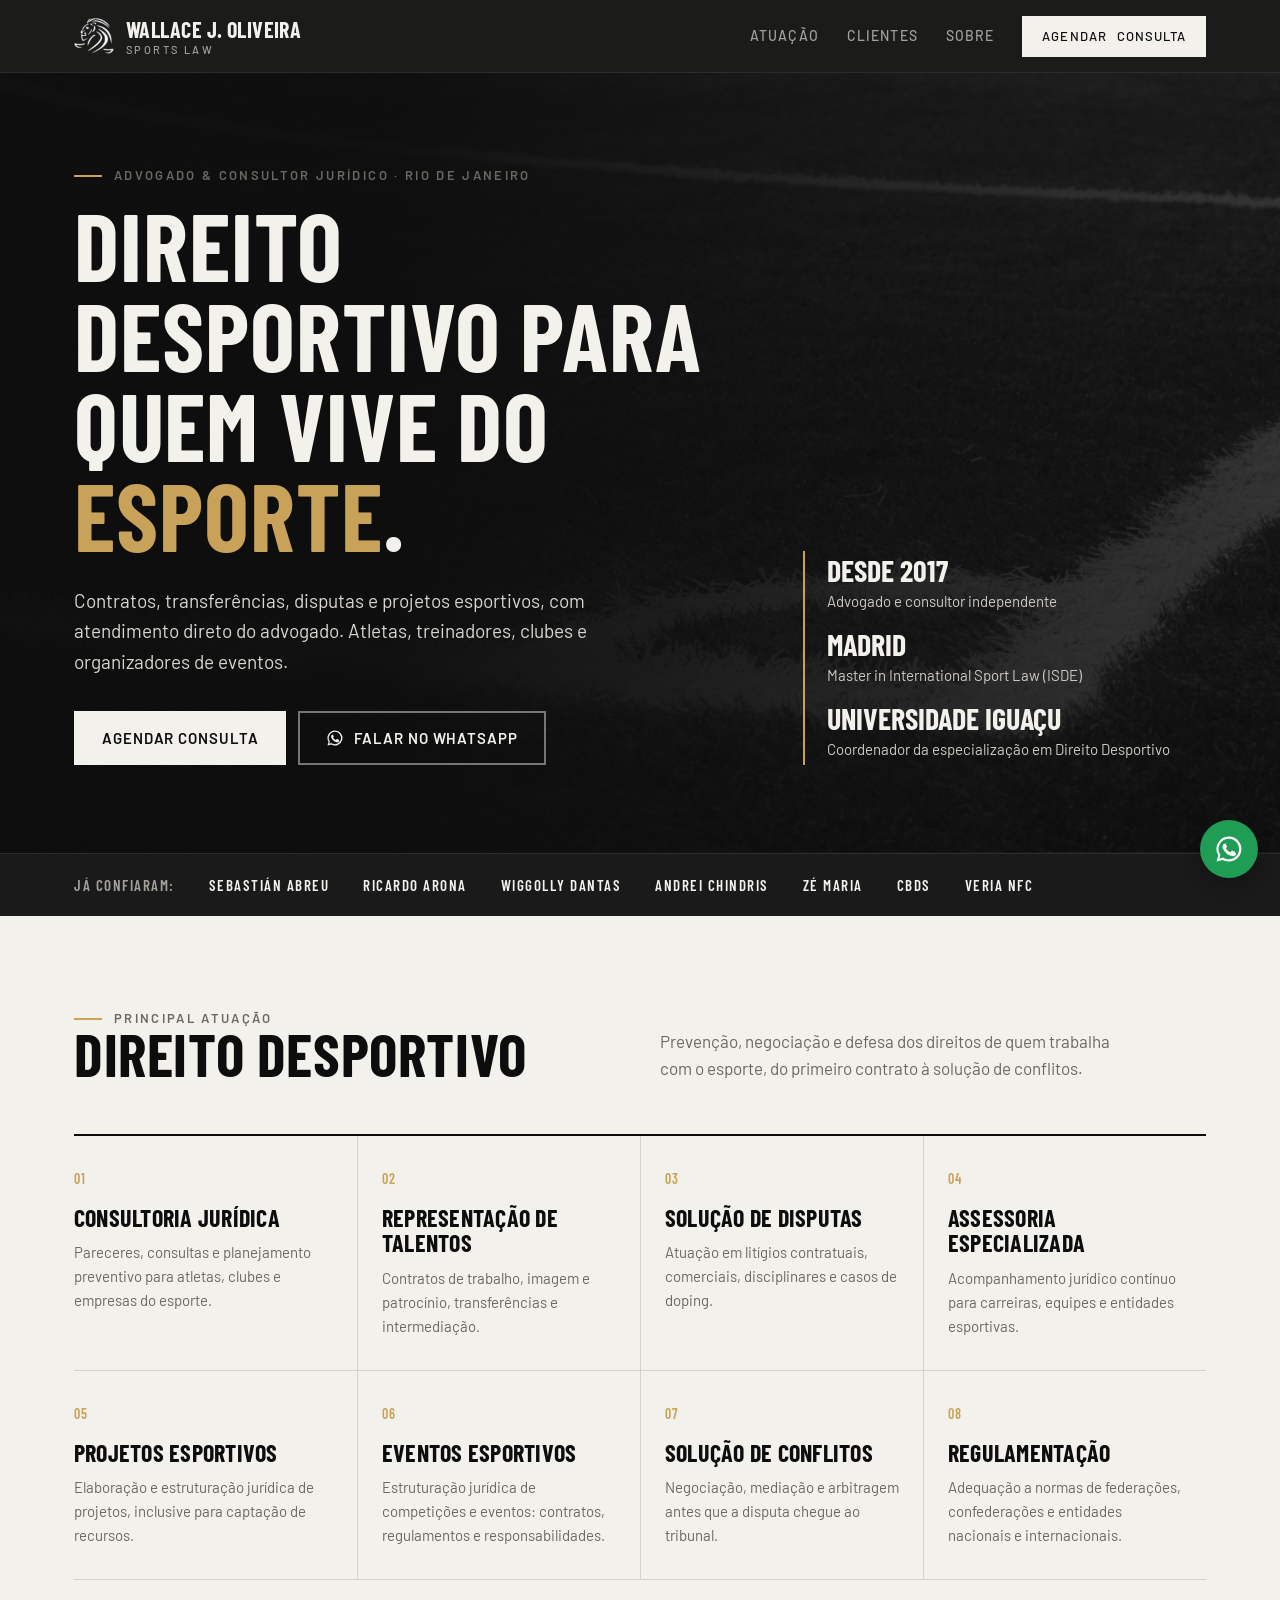
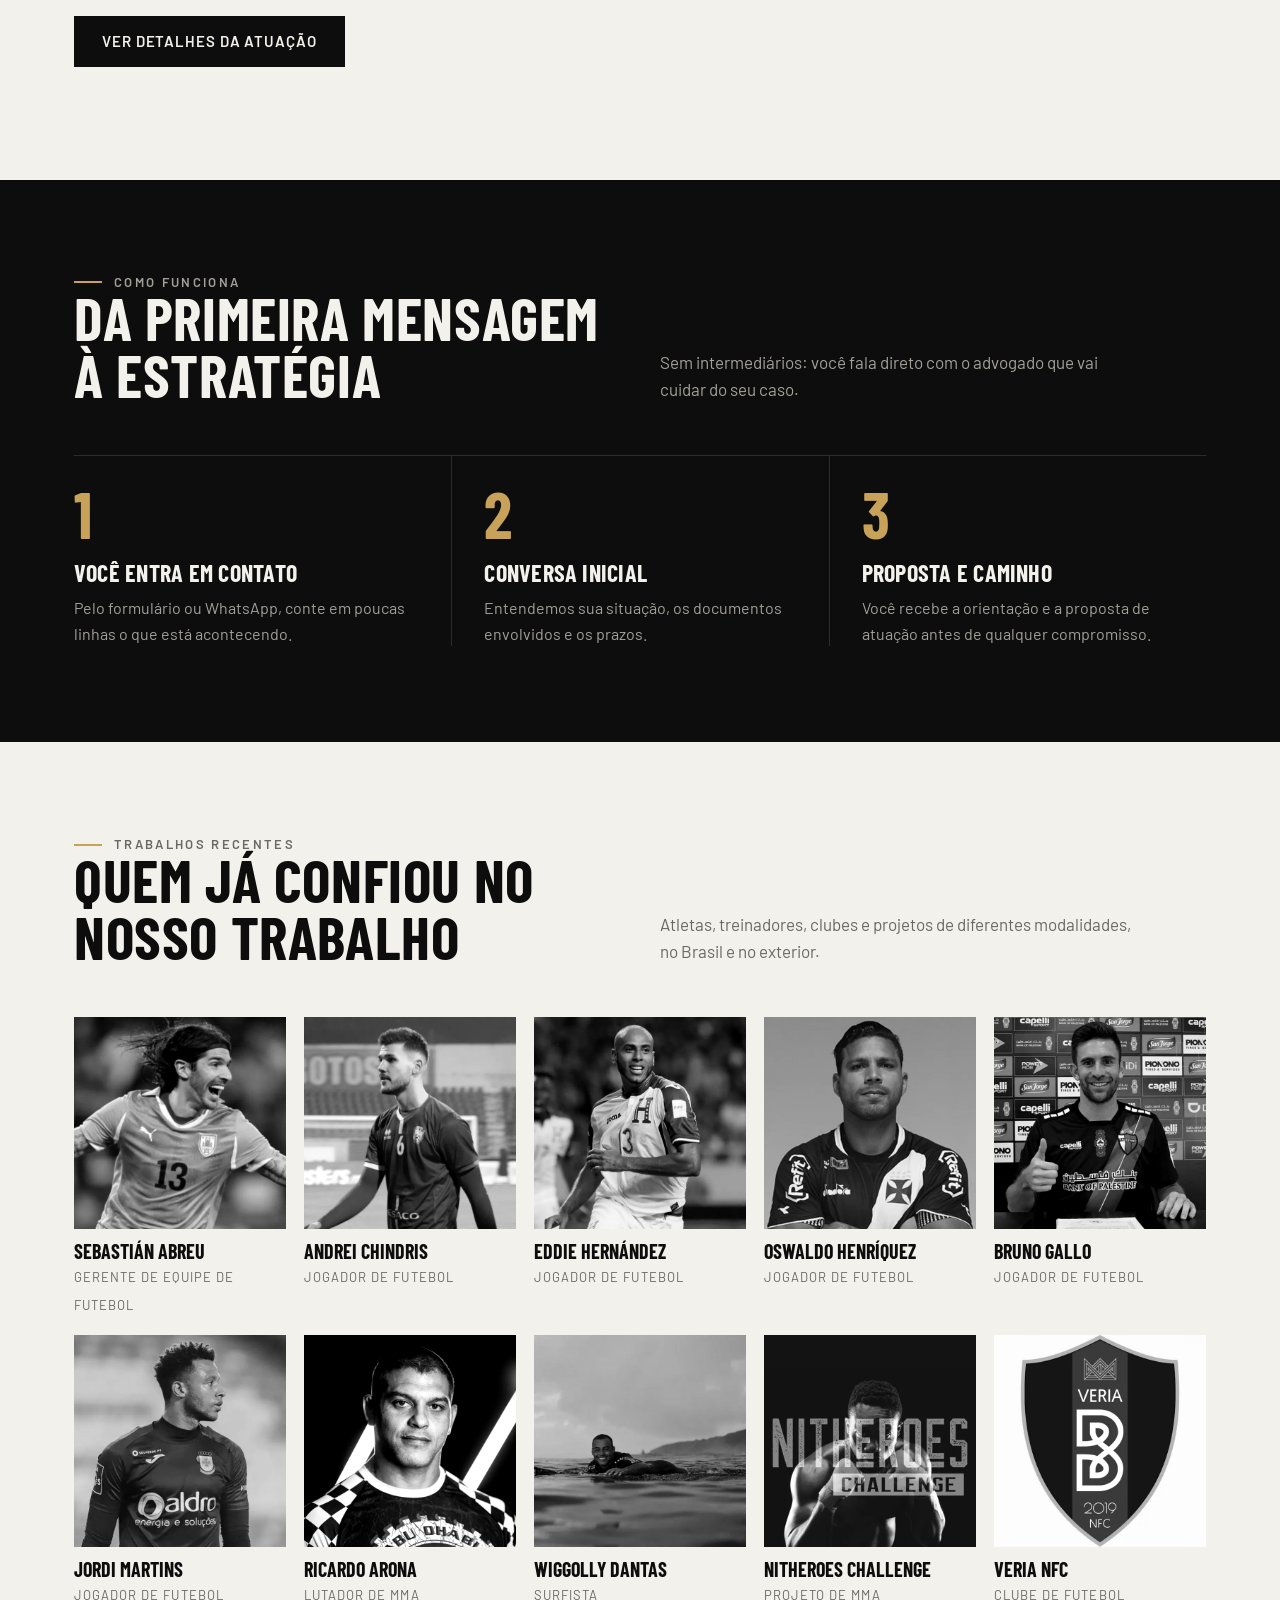
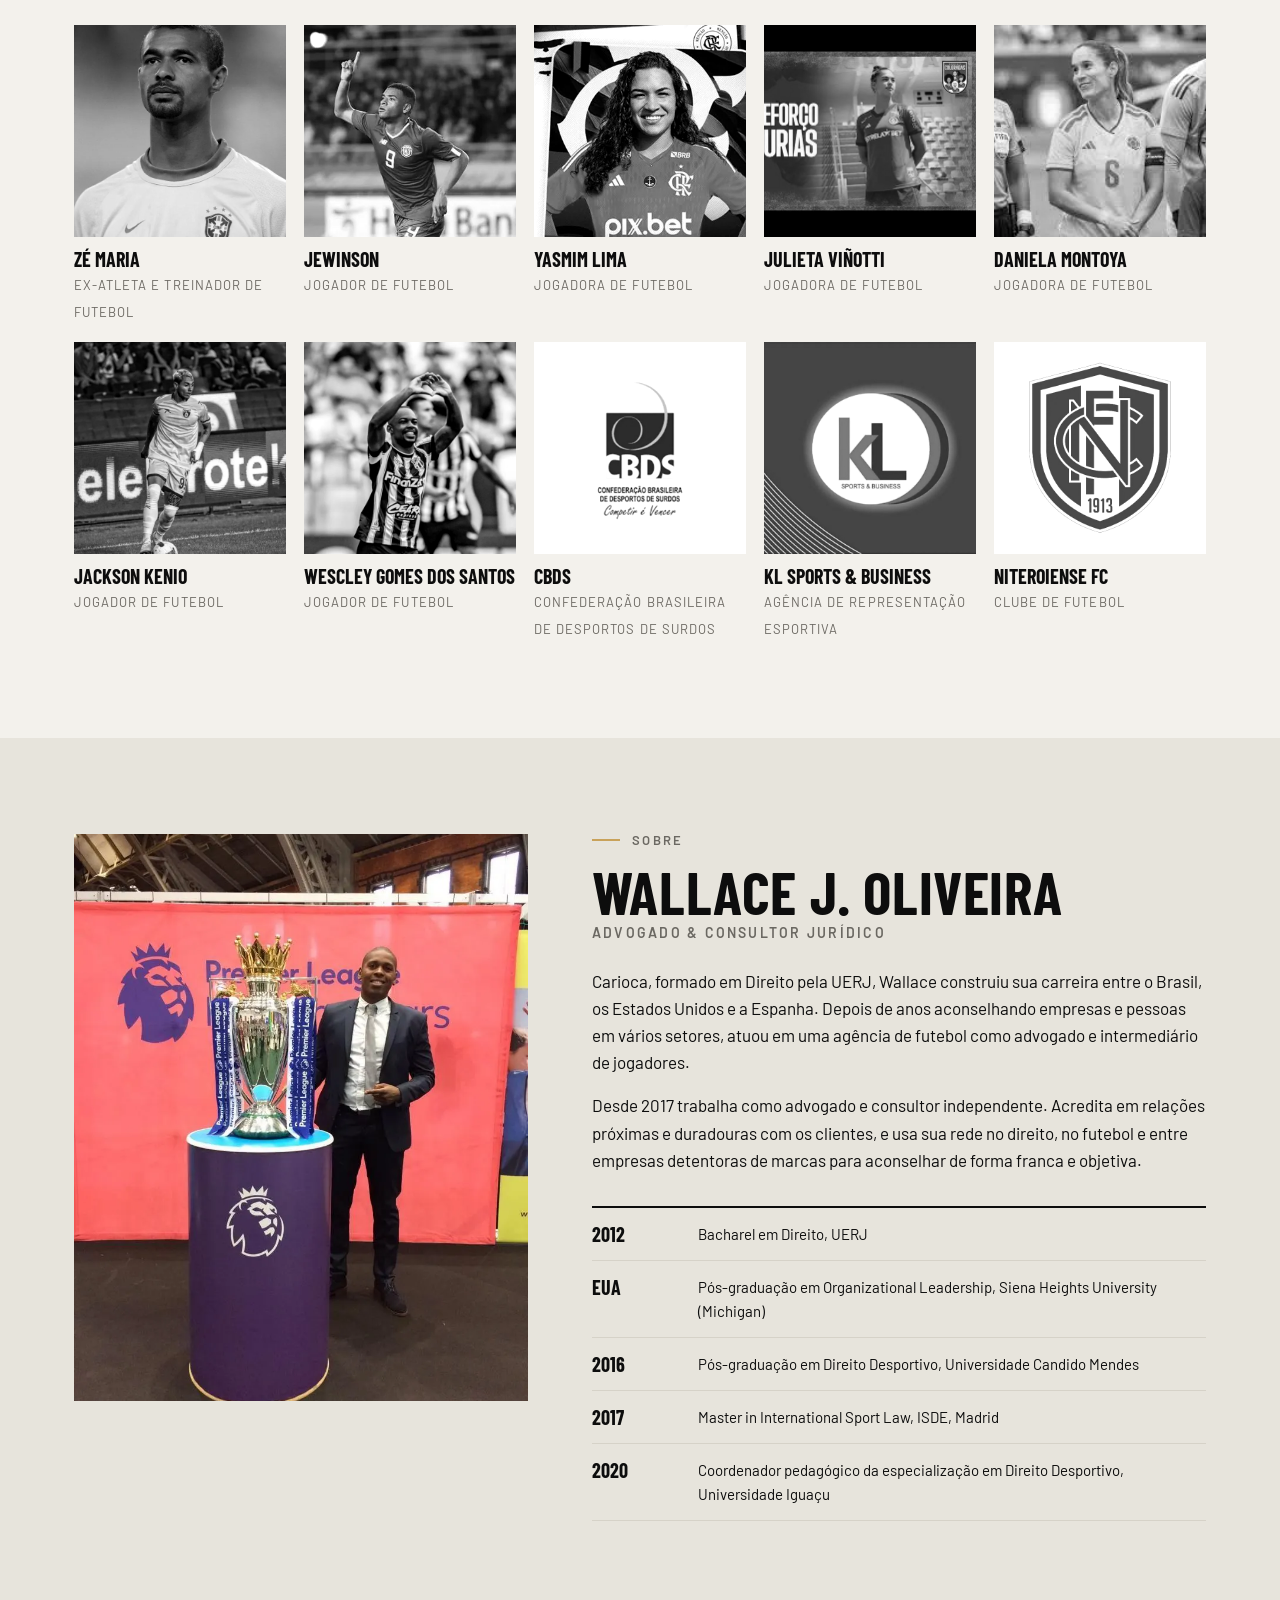
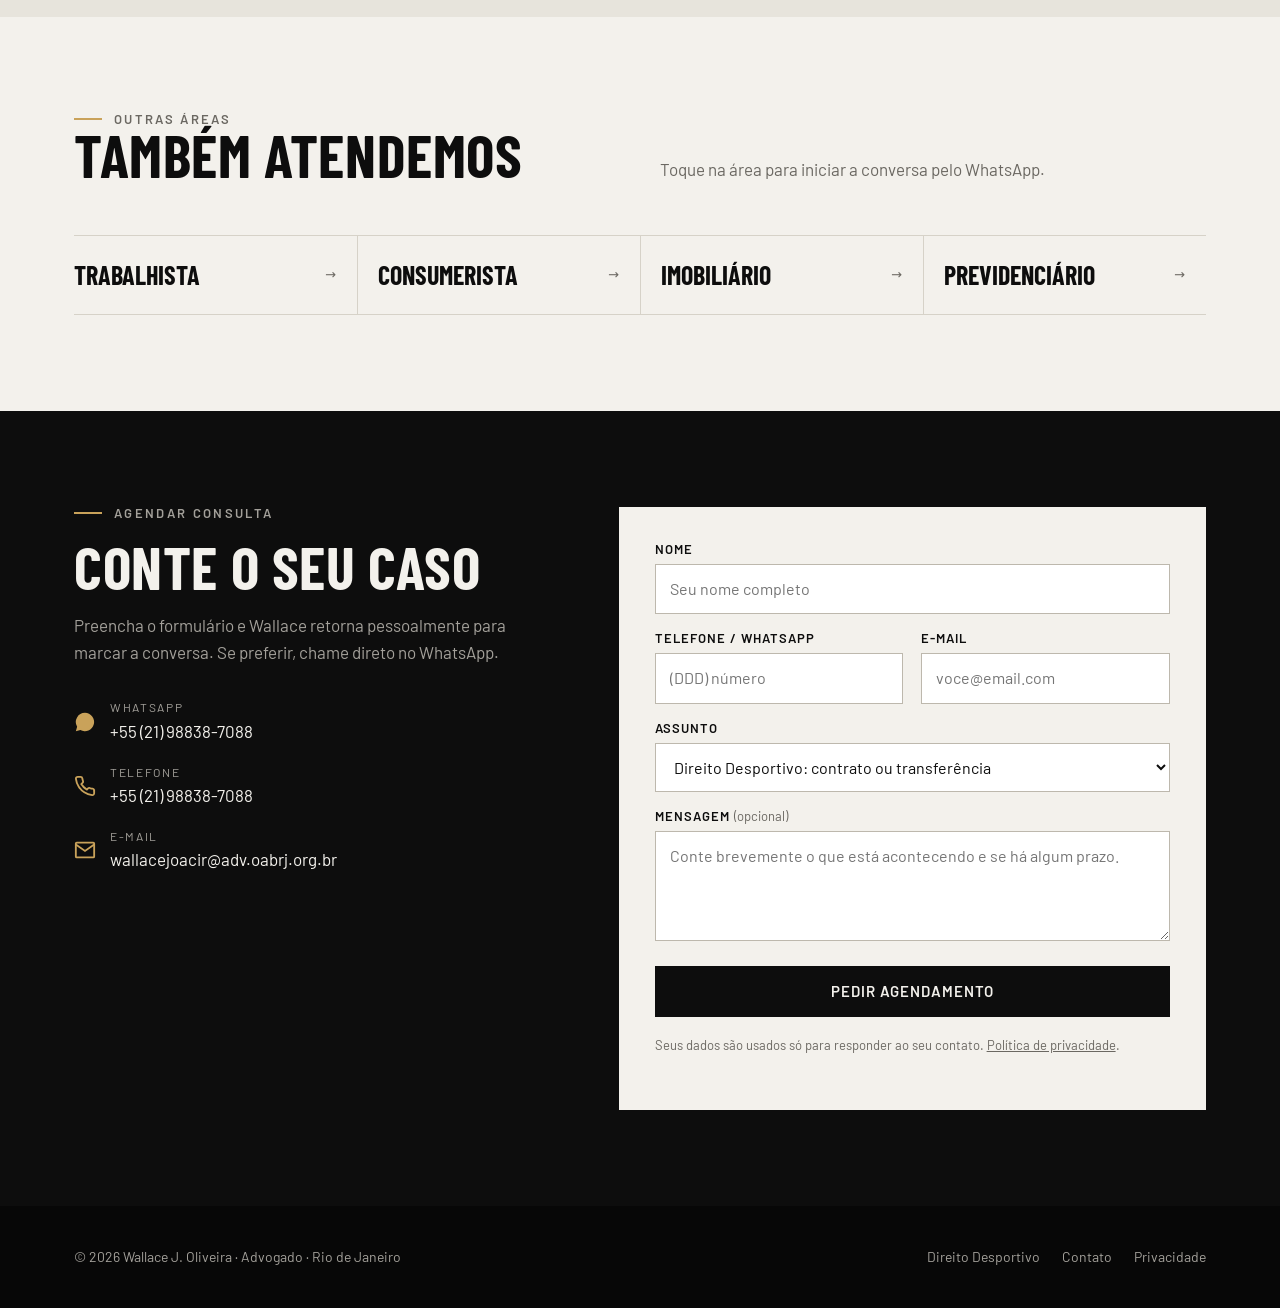
==== public/index.html @ f83a48ce "Configuração para deploy automático no Cloudflare a partir do GitHub Co-Authored-By: Claude Opus 5.5" ====
<!doctype html>
<html lang="pt-BR">
<head>
<meta charset="utf-8">
<meta name="viewport" content="width=device-width, initial-scale=1">
<title>Wallace J. Oliveira | Advogado de Direito Desportivo no Rio de Janeiro</title>
<meta name="description" content="Advogado e consultor em Direito Desportivo. Contratos, representação de atletas, solução de disputas e estruturação jurídica de eventos esportivos. Agende uma consulta.">
<link rel="canonical" href="https://wjoliveira.com.br/">
<meta property="og:title" content="Wallace J. Oliveira | Direito Desportivo">
<meta property="og:description" content="Advogado e consultor em Direito Desportivo para atletas, clubes e projetos esportivos.">
<meta property="og:image" content="https://wjoliveira.com.br/img/wallace.webp">
<meta property="og:type" content="website">
<link rel="icon" href="favicon.png">
<link rel="apple-touch-icon" href="apple-touch-icon.png">
<link rel="preconnect" href="https://fonts.googleapis.com">
<link rel="preconnect" href="https://fonts.gstatic.com" crossorigin>
<link href="https://fonts.googleapis.com/css2?family=Barlow+Condensed:wght@600;700&family=Barlow:wght@400;500;600&display=swap" rel="stylesheet">
<link rel="stylesheet" href="style.css">
<script type="application/ld+json">
{"@context":"https://schema.org","@type":"Attorney","name":"Wallace J. Oliveira","description":"Advogado e consultor jurídico em Direito Desportivo","url":"https://wjoliveira.com.br","telephone":"+55-21-98838-7088","email":"wallacejoacir@adv.oabrj.org.br","address":{"@type":"PostalAddress","addressLocality":"Rio de Janeiro","addressRegion":"RJ","addressCountry":"BR"},"image":"https://wjoliveira.com.br/img/wallace.webp"}
</script>
</head>
<body>

<header class="site-header">
  <div class="wrap">
    <a class="brand" href="./">
      <img src="img/logo-branco.png" alt="" width="40" height="40">
      <div><strong>Wallace J. Oliveira</strong><span>Sports Law</span></div>
    </a>
    <nav class="nav" aria-label="Principal">
      <a href="#atuacao">Atuação</a>
      <a href="#clientes">Clientes</a>
      <a href="#sobre">Sobre</a>
      <a class="btn btn-solid" href="#agendar">Agendar<span class="hide-sm"> consulta</span></a>
    </nav>
  </div>
</header>

<main>
<section class="hero" style="padding:0">
  <div class="hero-bg" aria-hidden="true"></div>
  <div class="wrap">
    <div>
      <p class="eyebrow">Advogado &amp; consultor jurídico · Rio de Janeiro</p>
      <h1>Direito desportivo para quem vive do <em>esporte</em>.</h1>
      <p class="hero-lead">Contratos, transferências, disputas e projetos esportivos, com atendimento direto do advogado. Atletas, treinadores, clubes e organizadores de eventos.</p>
      <div class="hero-ctas">
        <a class="btn btn-solid" href="#agendar">Agendar consulta</a>
        <a class="btn btn-ghost" href="https://wa.me/5521988387088?text=Ol%C3%A1%2C%20gostaria%20de%20falar%20sobre%20Direito%20Desportivo" target="_blank" rel="noopener">
          <svg viewBox="0 0 24 24" fill="currentColor" aria-hidden="true"><path d="M12 2a10 10 0 0 0-8.6 15.1L2 22l5-1.3A10 10 0 1 0 12 2Zm0 18.2c-1.6 0-3.1-.4-4.4-1.2l-.3-.2-3 .8.8-2.9-.2-.3A8.2 8.2 0 1 1 12 20.2Zm4.5-6.1c-.2-.1-1.5-.7-1.7-.8-.2-.1-.4-.1-.6.1l-.8 1c-.1.2-.3.2-.5.1a6.7 6.7 0 0 1-3.3-2.9c-.3-.4.2-.4.7-1.3.1-.2 0-.3 0-.4l-.8-1.8c-.2-.5-.4-.4-.6-.4h-.5a1 1 0 0 0-.7.3 3 3 0 0 0-.9 2.2c0 1.3 1 2.6 1.1 2.8.1.2 1.9 2.9 4.6 4 1.7.7 2.4.8 3.2.7.5-.1 1.5-.6 1.7-1.2.2-.6.2-1.1.2-1.2-.1-.1-.3-.2-.5-.3Z"/></svg>
          Falar no WhatsApp
        </a>
      </div>
    </div>
    <aside class="hero-card">
      <dl>
        <div><dt>Desde 2017</dt><dd>Advogado e consultor independente</dd></div>
        <div><dt>Madrid</dt><dd>Master in International Sport Law (ISDE)</dd></div>
        <div><dt>Universidade Iguaçu</dt><dd>Coordenador da especialização em Direito Desportivo</dd></div>
      </dl>
    </aside>
  </div>
</section>

<div class="strip" aria-label="Alguns clientes">
  <div class="wrap">
    <span>Já confiaram:</span>
    <b>Sebastián Abreu</b><b>Ricardo Arona</b><b>Wiggolly Dantas</b><b>Andrei Chindris</b><b>Zé Maria</b><b>CBDS</b><b>Veria NFC</b>
  </div>
</div>

<section id="atuacao">
  <div class="wrap">
    <div class="section-head">
      <div>
        <p class="eyebrow">Principal atuação</p>
        <h2>Direito Desportivo</h2>
      </div>
      <p>Prevenção, negociação e defesa dos direitos de quem trabalha com o esporte, do primeiro contrato à solução de conflitos.</p>
    </div>
    <div class="services">
      <article class="service"><span class="num">01</span><h3>Consultoria jurídica</h3><p>Pareceres, consultas e planejamento preventivo para atletas, clubes e empresas do esporte.</p></article>
      <article class="service"><span class="num">02</span><h3>Representação de talentos</h3><p>Contratos de trabalho, imagem e patrocínio, transferências e intermediação.</p></article>
      <article class="service"><span class="num">03</span><h3>Solução de disputas</h3><p>Atuação em litígios contratuais, comerciais, disciplinares e casos de doping.</p></article>
      <article class="service"><span class="num">04</span><h3>Assessoria especializada</h3><p>Acompanhamento jurídico contínuo para carreiras, equipes e entidades esportivas.</p></article>
      <article class="service"><span class="num">05</span><h3>Projetos esportivos</h3><p>Elaboração e estruturação jurídica de projetos, inclusive para captação de recursos.</p></article>
      <article class="service"><span class="num">06</span><h3>Eventos esportivos</h3><p>Estruturação jurídica de competições e eventos: contratos, regulamentos e responsabilidades.</p></article>
      <article class="service"><span class="num">07</span><h3>Solução de conflitos</h3><p>Negociação, mediação e arbitragem antes que a disputa chegue ao tribunal.</p></article>
      <article class="service"><span class="num">08</span><h3>Regulamentação</h3><p>Adequação a normas de federações, confederações e entidades nacionais e internacionais.</p></article>
    </div>
    <p style="margin-top:36px"><a class="btn btn-dark" href="direito-desportivo/">Ver detalhes da atuação</a></p>
  </div>
</section>

<section class="dark">
  <div class="wrap">
    <div class="section-head">
      <div>
        <p class="eyebrow">Como funciona</p>
        <h2>Da primeira mensagem à estratégia</h2>
      </div>
      <p>Sem intermediários: você fala direto com o advogado que vai cuidar do seu caso.</p>
    </div>
    <div class="steps">
      <div class="step"><b>1</b><h3>Você entra em contato</h3><p>Pelo formulário ou WhatsApp, conte em poucas linhas o que está acontecendo.</p></div>
      <div class="step"><b>2</b><h3>Conversa inicial</h3><p>Entendemos sua situação, os documentos envolvidos e os prazos.</p></div>
      <div class="step"><b>3</b><h3>Proposta e caminho</h3><p>Você recebe a orientação e a proposta de atuação antes de qualquer compromisso.</p></div>
    </div>
  </div>
</section>

<section id="clientes">
  <div class="wrap">
    <div class="section-head">
      <div>
        <p class="eyebrow">Trabalhos recentes</p>
        <h2>Quem já confiou no nosso trabalho</h2>
      </div>
      <p>Atletas, treinadores, clubes e projetos de diferentes modalidades, no Brasil e no exterior.</p>
    </div>
    <div class="clients">
      <div class="client"><figure><img src="img/c-abreu.webp" alt="Sebastián Abreu" loading="lazy" width="600" height="600"><figcaption><strong>Sebastián Abreu</strong><span>Gerente de equipe de futebol</span></figcaption></figure></div>
      <div class="client"><figure><img src="img/c-chindris.webp" alt="Andrei Chindris" loading="lazy" width="600" height="600"><figcaption><strong>Andrei Chindris</strong><span>Jogador de futebol</span></figcaption></figure></div>
      <div class="client"><figure><img src="img/c-hernandez.webp" alt="Eddie Hernández" loading="lazy" width="600" height="600"><figcaption><strong>Eddie Hernández</strong><span>Jogador de futebol</span></figcaption></figure></div>
      <div class="client"><figure><img src="img/c-henriquez.webp" alt="Oswaldo Henríquez" loading="lazy" width="600" height="600"><figcaption><strong>Oswaldo Henríquez</strong><span>Jogador de futebol</span></figcaption></figure></div>
      <div class="client"><figure><img src="img/c-gallo.webp" alt="Bruno Gallo" loading="lazy" width="600" height="600"><figcaption><strong>Bruno Gallo</strong><span>Jogador de futebol</span></figcaption></figure></div>
      <div class="client"><figure><img src="img/c-martins.webp" alt="Jordi Martins" loading="lazy" width="600" height="600"><figcaption><strong>Jordi Martins</strong><span>Jogador de futebol</span></figcaption></figure></div>
      <div class="client"><figure><img src="img/c-arona.webp" alt="Ricardo Arona" loading="lazy" width="600" height="600"><figcaption><strong>Ricardo Arona</strong><span>Lutador de MMA</span></figcaption></figure></div>
      <div class="client"><figure><img src="img/c-dantas.webp" alt="Wiggolly Dantas" loading="lazy" width="600" height="600"><figcaption><strong>Wiggolly Dantas</strong><span>Surfista</span></figcaption></figure></div>
      <div class="client"><figure><img src="img/c-nitheroes.webp" alt="Nitheroes Challenge" loading="lazy" width="600" height="600"><figcaption><strong>Nitheroes Challenge</strong><span>Projeto de MMA</span></figcaption></figure></div>
      <div class="client"><figure><img src="img/c-veria.webp" alt="Escudo do Veria NFC" loading="lazy" width="600" height="600"><figcaption><strong>Veria NFC</strong><span>Clube de futebol</span></figcaption></figure></div>
      <div class="client"><figure><img src="img/c-zemaria.webp" alt="Zé Maria" loading="lazy" width="600" height="600"><figcaption><strong>Zé Maria</strong><span>Ex-atleta e treinador de futebol</span></figcaption></figure></div>
      <div class="client"><figure><img src="img/c-jewinson.webp" alt="Jewinson" loading="lazy" width="600" height="600"><figcaption><strong>Jewinson</strong><span>Jogador de futebol</span></figcaption></figure></div>
      <div class="client"><figure><img src="img/c-yasmim.webp" alt="Yasmim Lima" loading="lazy" width="600" height="600"><figcaption><strong>Yasmim Lima</strong><span>Jogadora de futebol</span></figcaption></figure></div>
      <div class="client"><figure><img src="img/c-vinotti.webp" alt="Julieta Viñotti" loading="lazy" width="600" height="600"><figcaption><strong>Julieta Viñotti</strong><span>Jogadora de futebol</span></figcaption></figure></div>
      <div class="client"><figure><img src="img/c-montoya.webp" alt="Daniela Montoya" loading="lazy" width="600" height="600"><figcaption><strong>Daniela Montoya</strong><span>Jogadora de futebol</span></figcaption></figure></div>
      <div class="client"><figure><img src="img/c-jackson.webp" alt="Jackson Kenio" loading="lazy" width="600" height="600"><figcaption><strong>Jackson Kenio</strong><span>Jogador de futebol</span></figcaption></figure></div>
      <div class="client"><figure><img src="img/c-wescley.webp" alt="Wescley Gomes dos Santos" loading="lazy" width="600" height="600"><figcaption><strong>Wescley Gomes dos Santos</strong><span>Jogador de futebol</span></figcaption></figure></div>
      <div class="client"><figure><img src="img/c-cbds.webp" alt="CBDS" loading="lazy" width="600" height="600"><figcaption><strong>CBDS</strong><span>Confederação Brasileira de Desportos de Surdos</span></figcaption></figure></div>
      <div class="client"><figure><img src="img/c-kl.webp" alt="KL Sports &amp; Business" loading="lazy" width="600" height="600"><figcaption><strong>KL Sports &amp; Business</strong><span>Agência de representação esportiva</span></figcaption></figure></div>
      <div class="client"><figure><img src="img/c-clube1913.webp" alt="Escudo do Niteroiense FC" loading="lazy" width="600" height="600"><figcaption><strong>Niteroiense FC</strong><span>Clube de futebol</span></figcaption></figure></div>
    </div>
  </div>
</section>

<section class="about" id="sobre">
  <div class="wrap">
    <figure class="about-photo" style="margin:0">
      <img src="img/wallace.webp" alt="Wallace J. Oliveira ao lado do troféu da Premier League" loading="lazy" width="675" height="900">
    </figure>
    <div>
      <p class="eyebrow">Sobre</p>
      <h2>Wallace J. Oliveira</h2>
      <p class="role">Advogado &amp; consultor jurídico</p>
      <p>Carioca, formado em Direito pela UERJ, Wallace construiu sua carreira entre o Brasil, os Estados Unidos e a Espanha. Depois de anos aconselhando empresas e pessoas em vários setores, atuou em uma agência de futebol como advogado e intermediário de jogadores.</p>
      <p>Desde 2017 trabalha como advogado e consultor independente. Acredita em relações próximas e duradouras com os clientes, e usa sua rede no direito, no futebol e entre empresas detentoras de marcas para aconselhar de forma franca e objetiva.</p>
      <ul class="timeline">
        <li><b>2012</b><span>Bacharel em Direito, UERJ</span></li>
        <li><b>EUA</b><span>Pós-graduação em Organizational Leadership, Siena Heights University (Michigan)</span></li>
        <li><b>2016</b><span>Pós-graduação em Direito Desportivo, Universidade Candido Mendes</span></li>
        <li><b>2017</b><span>Master in International Sport Law, ISDE, Madrid</span></li>
        <li><b>2020</b><span>Coordenador pedagógico da especialização em Direito Desportivo, Universidade Iguaçu</span></li>
      </ul>
    </div>
  </div>
</section>

<section>
  <div class="wrap">
    <div class="section-head">
      <div>
        <p class="eyebrow">Outras áreas</p>
        <h2>Também atendemos</h2>
      </div>
      <p>Toque na área para iniciar a conversa pelo WhatsApp.</p>
    </div>
    <div class="areas">
      <a class="area" href="https://wa.me/5521988387088?text=Ol%C3%A1%2C%20preciso%20de%20atendimento%20Trabalhista" target="_blank" rel="noopener">Trabalhista <span>→</span></a>
      <a class="area" href="https://wa.me/5521988387088?text=Ol%C3%A1%2C%20preciso%20de%20atendimento%20Consumerista" target="_blank" rel="noopener">Consumerista <span>→</span></a>
      <a class="area" href="https://wa.me/5521988387088?text=Ol%C3%A1%2C%20preciso%20de%20atendimento%20Imobili%C3%A1rio" target="_blank" rel="noopener">Imobiliário <span>→</span></a>
      <a class="area" href="https://wa.me/5521988387088?text=Ol%C3%A1%2C%20preciso%20de%20atendimento%20Previdenci%C3%A1rio" target="_blank" rel="noopener">Previdenciário <span>→</span></a>
    </div>
  </div>
</section>

<section class="dark booking" id="agendar">
  <div class="wrap">
    <div class="booking-side">
      <p class="eyebrow">Agendar consulta</p>
      <h2>Conte o seu caso</h2>
      <p>Preencha o formulário e Wallace retorna pessoalmente para marcar a conversa. Se preferir, chame direto no WhatsApp.</p>
      <ul class="contact-list">
        <li><a href="https://wa.me/5521988387088" target="_blank" rel="noopener"><svg viewBox="0 0 24 24" fill="currentColor" aria-hidden="true"><path d="M12 2a10 10 0 0 0-8.6 15.1L2 22l5-1.3A10 10 0 1 0 12 2Zm4.5 12.1c-.2-.1-1.5-.7-1.7-.8-.2-.1-.4-.1-.6.1l-.8 1c-.1.2-.3.2-.5.1a6.7 6.7 0 0 1-3.3-2.9c-.3-.4.2-.4.7-1.3.1-.2 0-.3 0-.4l-.8-1.8c-.2-.5-.4-.4-.6-.4h-.5a1 1 0 0 0-.7.3 3 3 0 0 0-.9 2.2c0 1.3 1 2.6 1.1 2.8.1.2 1.9 2.9 4.6 4 1.7.7 2.4.8 3.2.7.5-.1 1.5-.6 1.7-1.2.2-.6.2-1.1.2-1.2-.1-.1-.3-.2-.5-.3Z"/></svg><span><small>WhatsApp</small>+55 (21) 98838-7088</span></a></li>
        <li><a href="tel:+5521988387088"><svg viewBox="0 0 24 24" fill="none" stroke="currentColor" stroke-width="2" aria-hidden="true"><path d="M22 16.9v3a2 2 0 0 1-2.2 2 19.8 19.8 0 0 1-8.6-3.1 19.5 19.5 0 0 1-6-6A19.8 19.8 0 0 1 2.1 4.2 2 2 0 0 1 4.1 2h3a2 2 0 0 1 2 1.7c.1 1 .4 1.9.7 2.8a2 2 0 0 1-.5 2.1L8 9.9a16 16 0 0 0 6 6l1.3-1.3a2 2 0 0 1 2.1-.4c.9.3 1.8.6 2.8.7a2 2 0 0 1 1.7 2Z"/></svg><span><small>Telefone</small>+55 (21) 98838-7088</span></a></li>
        <li><a href="mailto:wallacejoacir@adv.oabrj.org.br"><svg viewBox="0 0 24 24" fill="none" stroke="currentColor" stroke-width="2" aria-hidden="true"><rect x="2" y="4" width="20" height="16" rx="1"/><path d="m22 6-10 7L2 6"/></svg><span><small>E-mail</small>wallacejoacir@adv.oabrj.org.br</span></a></li>
      </ul>
    </div>

    <form class="book" novalidate>
      <div class="full"><label for="nome">Nome</label><input id="nome" name="nome" autocomplete="name" required placeholder="Seu nome completo"></div>
      <div><label for="telefone">Telefone / WhatsApp</label><input id="telefone" name="telefone" type="tel" autocomplete="tel" required placeholder="(DDD) número"></div>
      <div><label for="email">E-mail</label><input id="email" name="email" type="email" autocomplete="email" required placeholder="voce@email.com"></div>
      <div class="full"><label for="assunto">Assunto</label>
        <select id="assunto" name="assunto" required>
          <option>Direito Desportivo: contrato ou transferência</option>
          <option>Direito Desportivo: disputa, punição ou doping</option>
          <option>Direito Desportivo: projeto ou evento esportivo</option>
          <option>Direito Desportivo: outro assunto</option>
          <option>Trabalhista</option>
          <option>Consumerista</option>
          <option>Imobiliário</option>
          <option>Previdenciário</option>
        </select>
      </div>
      <div class="full"><label for="mensagem">Mensagem <span style="text-transform:none;letter-spacing:0;font-weight:400;color:var(--muted)">(opcional)</span></label><textarea id="mensagem" name="mensagem" placeholder="Conte brevemente o que está acontecendo e se há algum prazo."></textarea></div>
      <input class="hp" type="checkbox" name="botcheck" tabindex="-1" autocomplete="off" aria-hidden="true">
      <div class="full"><button class="btn btn-dark" type="submit">Pedir agendamento</button></div>
      <p class="consent full">Seus dados são usados só para responder ao seu contato. <a href="privacidade/">Política de privacidade</a>.</p>
      <p class="form-status full" role="status" aria-live="polite"></p>
    </form>
  </div>
</section>
</main>

<footer class="site-footer">
  <div class="wrap">
    <span>© <span data-year>2026</span> Wallace J. Oliveira · Advogado · Rio de Janeiro</span>
    <nav aria-label="Rodapé">
      <a href="direito-desportivo/">Direito Desportivo</a>
      <a href="#agendar">Contato</a>
      <a href="privacidade/">Privacidade</a>
    </nav>
  </div>
</footer>

<a class="wa-float" href="https://wa.me/5521988387088" target="_blank" rel="noopener" aria-label="Falar no WhatsApp">
  <svg viewBox="0 0 24 24" fill="currentColor" aria-hidden="true"><path d="M12 2a10 10 0 0 0-8.6 15.1L2 22l5-1.3A10 10 0 1 0 12 2Zm0 18.2c-1.6 0-3.1-.4-4.4-1.2l-.3-.2-3 .8.8-2.9-.2-.3A8.2 8.2 0 1 1 12 20.2Zm4.5-6.1c-.2-.1-1.5-.7-1.7-.8-.2-.1-.4-.1-.6.1l-.8 1c-.1.2-.3.2-.5.1a6.7 6.7 0 0 1-3.3-2.9c-.3-.4.2-.4.7-1.3.1-.2 0-.3 0-.4l-.8-1.8c-.2-.5-.4-.4-.6-.4h-.5a1 1 0 0 0-.7.3 3 3 0 0 0-.9 2.2c0 1.3 1 2.6 1.1 2.8.1.2 1.9 2.9 4.6 4 1.7.7 2.4.8 3.2.7.5-.1 1.5-.6 1.7-1.2.2-.6.2-1.1.2-1.2-.1-.1-.3-.2-.5-.3Z"/></svg>
</a>
<nav class="mobile-bar" aria-label="Ações rápidas">
  <a href="#agendar">Agendar</a>
  <a class="wa" href="https://wa.me/5521988387088" target="_blank" rel="noopener">WhatsApp</a>
</nav>

<script src="main.js"></script>
</body>
</html>
---- public/style.css ----
:root{
  --ink:#0d0d0d;
  --ink-2:#1a1a1a;
  --paper:#f3f1ec;
  --paper-2:#e7e4dc;
  --muted:#6b6862;
  --muted-on-dark:#a3a09a;
  --line:#d6d2c8;
  --line-dark:#2c2c2c;
  --accent:#c9a25a;
  --wa:#1f9d55;
  --display:"Barlow Condensed","Arial Narrow",sans-serif;
  --body:"Barlow",system-ui,sans-serif;
  --wrap:1180px;
}
*{box-sizing:border-box}
html{scroll-behavior:smooth;-webkit-text-size-adjust:100%}
body{margin:0;background:var(--paper);color:var(--ink);font:400 17px/1.6 var(--body)}
img{max-width:100%;display:block}
a{color:inherit}
.wrap{max-width:var(--wrap);margin:0 auto;padding:0 24px}
@media (max-width:600px){.wrap{padding:0 16px}}

h1,h2,h3{font-family:var(--display);font-weight:700;text-transform:uppercase;letter-spacing:.01em;line-height:.95;margin:0}
h1{font-size:clamp(46px,7.4vw,96px)}
h2{font-size:clamp(36px,5vw,60px)}
h3{font-size:24px;line-height:1.05}
.eyebrow{font:600 13px/1 var(--body);letter-spacing:.18em;text-transform:uppercase;color:var(--muted);margin:0 0 18px;display:flex;align-items:center;gap:12px}
.eyebrow::before{content:"";width:28px;height:2px;background:var(--accent)}
.dark .eyebrow{color:var(--muted-on-dark)}

/* buttons */
.btn{display:inline-flex;align-items:center;justify-content:center;gap:10px;padding:16px 26px;font:600 15px/1 var(--body);letter-spacing:.06em;text-transform:uppercase;text-decoration:none;border:2px solid currentColor;cursor:pointer;transition:background .15s,color .15s,border-color .15s;background:none}
.btn-solid{background:var(--paper);color:var(--ink);border-color:var(--paper)}
.btn-solid:hover{background:var(--accent);border-color:var(--accent)}
.btn-dark{background:var(--ink);color:var(--paper);border-color:var(--ink)}
.btn-dark:hover{background:var(--accent);border-color:var(--accent);color:var(--ink)}
.btn-ghost{color:var(--paper);border-color:rgba(243,241,236,.45)}
.btn-ghost:hover{border-color:var(--paper)}
.btn-wa{background:var(--wa);border-color:var(--wa);color:#fff}
.btn-wa:hover{background:#178246;border-color:#178246}
.btn svg{width:18px;height:18px;flex:none}

/* header */
.site-header{position:sticky;top:0;z-index:50;background:rgba(13,13,13,.94);backdrop-filter:blur(8px);color:var(--paper);border-bottom:1px solid var(--line-dark)}
.site-header .wrap{display:flex;align-items:center;justify-content:space-between;height:72px;gap:20px}
.brand{display:flex;align-items:center;gap:12px;text-decoration:none}
.brand img{width:40px;height:auto}
.brand strong{display:block;font:700 22px/1 var(--display);text-transform:uppercase;letter-spacing:.02em}
.brand span{display:block;font:500 11px/1 var(--body);letter-spacing:.22em;text-transform:uppercase;color:var(--muted-on-dark);margin-top:4px}
.nav{display:flex;align-items:center;gap:28px}
.nav a{font:500 14px/1 var(--body);letter-spacing:.08em;text-transform:uppercase;text-decoration:none;color:var(--muted-on-dark)}
.nav a:hover{color:var(--paper)}
.nav .btn{padding:12px 18px;font-size:13px;color:var(--ink)}
@media (max-width:900px){.nav a:not(.btn){display:none}}
@media (max-width:420px){.brand span{display:none}.nav .btn{padding:11px 14px;font-size:12px}}

/* hero */
.hero{position:relative;background:var(--ink);color:var(--paper);overflow:hidden}
.hero-bg{position:absolute;inset:0;background:url(img/hero-campo.webp) center/cover no-repeat;opacity:.32;filter:grayscale(1)}
.hero::after{content:"";position:absolute;inset:0;background:linear-gradient(90deg,rgba(13,13,13,.95) 30%,rgba(13,13,13,.4))}
.hero .wrap{position:relative;z-index:1;padding-top:96px;padding-bottom:88px;display:grid;grid-template-columns:1.25fr .75fr;gap:56px;align-items:end}
.hero h1 em{font-style:normal;color:var(--accent)}
.hero-lead{font-size:19px;max-width:560px;color:#d9d6cf;margin:26px 0 34px}
.hero-ctas{display:flex;flex-wrap:wrap;gap:12px}
.hero-card{border-left:2px solid var(--accent);padding:4px 0 4px 22px;font-size:15px;color:#cfcbc3}
.hero-card dl{margin:0;display:grid;gap:16px}
.hero-card dt{font:700 30px/1 var(--display);color:var(--paper);text-transform:uppercase}
.hero-card dd{margin:4px 0 0}
@media (max-width:900px){.hero .wrap{grid-template-columns:1fr;padding-top:64px;padding-bottom:56px;gap:40px}}
@media (max-width:600px){.hero-ctas .btn{flex:1 1 100%}}

/* client strip */
.strip{background:var(--ink-2);color:var(--muted-on-dark);border-top:1px solid var(--line-dark)}
.strip .wrap{display:flex;gap:14px 34px;flex-wrap:wrap;align-items:center;padding-top:22px;padding-bottom:22px;font:600 15px/1.2 var(--display);letter-spacing:.1em;text-transform:uppercase}
.strip b{color:var(--paper);font-weight:600}

section{padding:96px 0}
@media (max-width:600px){section{padding:64px 0}}
.section-head{display:grid;grid-template-columns:1fr 1fr;gap:40px;align-items:end;margin-bottom:52px}
.section-head p{margin:0;color:var(--muted);max-width:480px}
@media (max-width:800px){.section-head{grid-template-columns:1fr;gap:18px}}

/* services */
.services{display:grid;grid-template-columns:repeat(4,1fr);border-top:2px solid var(--ink)}
.service{padding:28px 24px 32px 0;border-bottom:1px solid var(--line)}
.service + .service{padding-left:24px;border-left:1px solid var(--line)}
.service:nth-child(4n+1){padding-left:0;border-left:0}
.service .num{font:600 14px/1 var(--display);color:var(--accent);letter-spacing:.1em}
.service h3{margin:14px 0 10px}
.service p{margin:0;font-size:15px;color:var(--muted)}
@media (max-width:1000px){.services{grid-template-columns:repeat(2,1fr)}.service:nth-child(4n+1){padding-left:24px;border-left:1px solid var(--line)}.service:nth-child(2n+1){padding-left:0;border-left:0}}
@media (max-width:560px){.services{grid-template-columns:1fr}.service,.service + .service{padding-left:0;border-left:0}}

/* steps */
.dark{background:var(--ink);color:var(--paper)}
.dark .section-head p{color:var(--muted-on-dark)}
.steps{display:grid;grid-template-columns:repeat(3,1fr);gap:0;counter-reset:s}
.step{padding:0 32px 0 0;border-top:1px solid var(--line-dark);padding-top:26px}
.step + .step{padding-left:32px;border-left:1px solid var(--line-dark)}
.step b{display:block;font:700 64px/1 var(--display);color:var(--accent);margin-bottom:14px}
.step p{color:var(--muted-on-dark);margin:10px 0 0;font-size:16px}
@media (max-width:800px){.steps{grid-template-columns:1fr;gap:30px}.step + .step{padding-left:0;border-left:0}}

/* clients */
.clients{display:grid;grid-template-columns:repeat(5,1fr);gap:18px}
.client figure{margin:0}
.client img{aspect-ratio:1;object-fit:cover;width:100%;filter:grayscale(1) contrast(1.05);transition:filter .3s}
.client:hover img{filter:none}
.client figcaption{padding-top:12px}
.client strong{display:block;font:700 20px/1.05 var(--display);text-transform:uppercase}
.client span{font-size:13px;letter-spacing:.08em;text-transform:uppercase;color:var(--muted)}
@media (max-width:1000px){.clients{grid-template-columns:repeat(3,1fr)}}
@media (max-width:560px){.clients{grid-template-columns:repeat(2,1fr);gap:14px}}

/* about */
.about{background:var(--paper-2)}
.about .wrap{display:grid;grid-template-columns:.85fr 1.15fr;gap:64px;align-items:start}
.about-photo{position:relative}
.about-photo img{width:100%;aspect-ratio:4/5;object-fit:cover;object-position:center 30%}
.about-photo figcaption{font-size:13px;color:var(--muted);margin-top:10px}
.about h2{margin-bottom:6px}
.about .role{font:600 14px/1 var(--body);letter-spacing:.16em;text-transform:uppercase;color:var(--muted);margin:0 0 28px}
.about p{margin:0 0 16px}
.timeline{list-style:none;margin:32px 0 0;padding:0;border-top:2px solid var(--ink)}
.timeline li{display:grid;grid-template-columns:90px 1fr;gap:16px;padding:14px 0;border-bottom:1px solid var(--line);font-size:15px}
.timeline b{font:700 20px/1.2 var(--display)}
@media (max-width:900px){.about .wrap{grid-template-columns:1fr;gap:40px}.about-photo{max-width:420px}}

/* other areas */
.areas{display:grid;grid-template-columns:repeat(4,1fr);gap:0;border-top:1px solid var(--line)}
.area{display:flex;justify-content:space-between;align-items:center;gap:12px;padding:26px 20px 26px 0;border-bottom:1px solid var(--line);text-decoration:none;font:700 26px/1 var(--display);text-transform:uppercase}
.area + .area{padding-left:20px;border-left:1px solid var(--line)}
.area span{font:500 13px/1 var(--body);letter-spacing:.08em;color:var(--muted)}
.area:hover{color:var(--accent)}
@media (max-width:900px){.areas{grid-template-columns:1fr 1fr}.area:nth-child(3){padding-left:0;border-left:0}}
@media (max-width:520px){.areas{grid-template-columns:1fr}.area + .area{padding-left:0;border-left:0}}

/* booking */
.booking .wrap{display:grid;grid-template-columns:.9fr 1.1fr;gap:64px}
.booking-side p{color:var(--muted-on-dark)}
.contact-list{list-style:none;padding:0;margin:32px 0 0;display:grid;gap:18px}
.contact-list a{text-decoration:none;display:flex;gap:14px;align-items:center;font-size:17px}
.contact-list a:hover{color:var(--accent)}
.contact-list small{display:block;font-size:12px;letter-spacing:.14em;text-transform:uppercase;color:var(--muted-on-dark)}
.contact-list svg{width:22px;height:22px;flex:none;color:var(--accent)}
form.book{background:var(--paper);color:var(--ink);padding:36px;display:grid;grid-template-columns:1fr 1fr;gap:18px}
form.book .full{grid-column:1/-1}
form.book label{display:block;font:600 13px/1 var(--body);letter-spacing:.08em;text-transform:uppercase;margin-bottom:8px}
form.book input,form.book select,form.book textarea{width:100%;font:400 16px/1.4 var(--body);padding:13px 14px;border:1px solid #bdb8ad;background:#fff;color:var(--ink);border-radius:0}
form.book input:focus,form.book select:focus,form.book textarea:focus{outline:2px solid var(--accent);outline-offset:0;border-color:var(--ink)}
form.book textarea{min-height:110px;resize:vertical}
form.book .btn{width:100%}
.consent{font-size:13px;color:var(--muted);margin:0}
.form-status{font-size:15px;margin:0}
.form-status.ok{color:#17663a;font-weight:600}
.form-status.err{color:#a3281f}
.hp{position:absolute;left:-9999px}
@media (max-width:900px){.booking .wrap{grid-template-columns:1fr;gap:40px}}
@media (max-width:560px){form.book{grid-template-columns:1fr;padding:24px 18px}}

/* footer */
.site-footer{background:#070707;color:var(--muted-on-dark);font-size:14px;padding:40px 0 100px}
.site-footer .wrap{display:flex;flex-wrap:wrap;gap:18px 40px;justify-content:space-between;align-items:center}
.site-footer a{text-decoration:none}
.site-footer a:hover{color:var(--paper)}
.site-footer nav{display:flex;gap:22px;flex-wrap:wrap}

/* floating whatsapp / mobile bar */
.wa-float{position:fixed;right:22px;bottom:22px;z-index:60;width:58px;height:58px;border-radius:50%;background:var(--wa);color:#fff;display:grid;place-items:center;box-shadow:0 6px 20px rgba(0,0,0,.28)}
.wa-float svg{width:30px;height:30px}
.mobile-bar{display:none}
@media (max-width:700px){
  .wa-float{display:none}
  .mobile-bar{display:grid;grid-template-columns:1fr 1fr;position:fixed;left:0;right:0;bottom:0;z-index:60;background:var(--ink);border-top:1px solid var(--line-dark)}
  .mobile-bar a{display:flex;align-items:center;justify-content:center;gap:8px;padding:16px 8px;font:600 14px/1 var(--body);letter-spacing:.06em;text-transform:uppercase;text-decoration:none;color:var(--paper)}
  .mobile-bar a.wa{background:var(--wa)}
  .mobile-bar svg{width:18px;height:18px}
}

/* inner pages */
.page-hero{background:var(--ink);color:var(--paper);position:relative;overflow:hidden}
.page-hero .bg{position:absolute;inset:0;background-size:cover;background-position:center;opacity:.3;filter:grayscale(1)}
.page-hero .wrap{position:relative;padding-top:88px;padding-bottom:72px}
.page-hero p{max-width:620px;color:#d9d6cf;font-size:19px;margin:22px 0 30px}
.prose{max-width:720px}
.prose h2{font-size:32px;margin:40px 0 12px}
.prose p,.prose li{color:#333}
:focus-visible{outline:2px solid var(--accent);outline-offset:3px}
img{height:auto}
.site-footer{padding-bottom:40px}
@media (max-width:700px){.site-footer{padding-bottom:90px}}
.brand strong{white-space:nowrap}
@media (max-width:420px){.brand strong{font-size:18px}.brand img{width:34px}}
@media (max-width:420px){.hide-sm{display:none}}
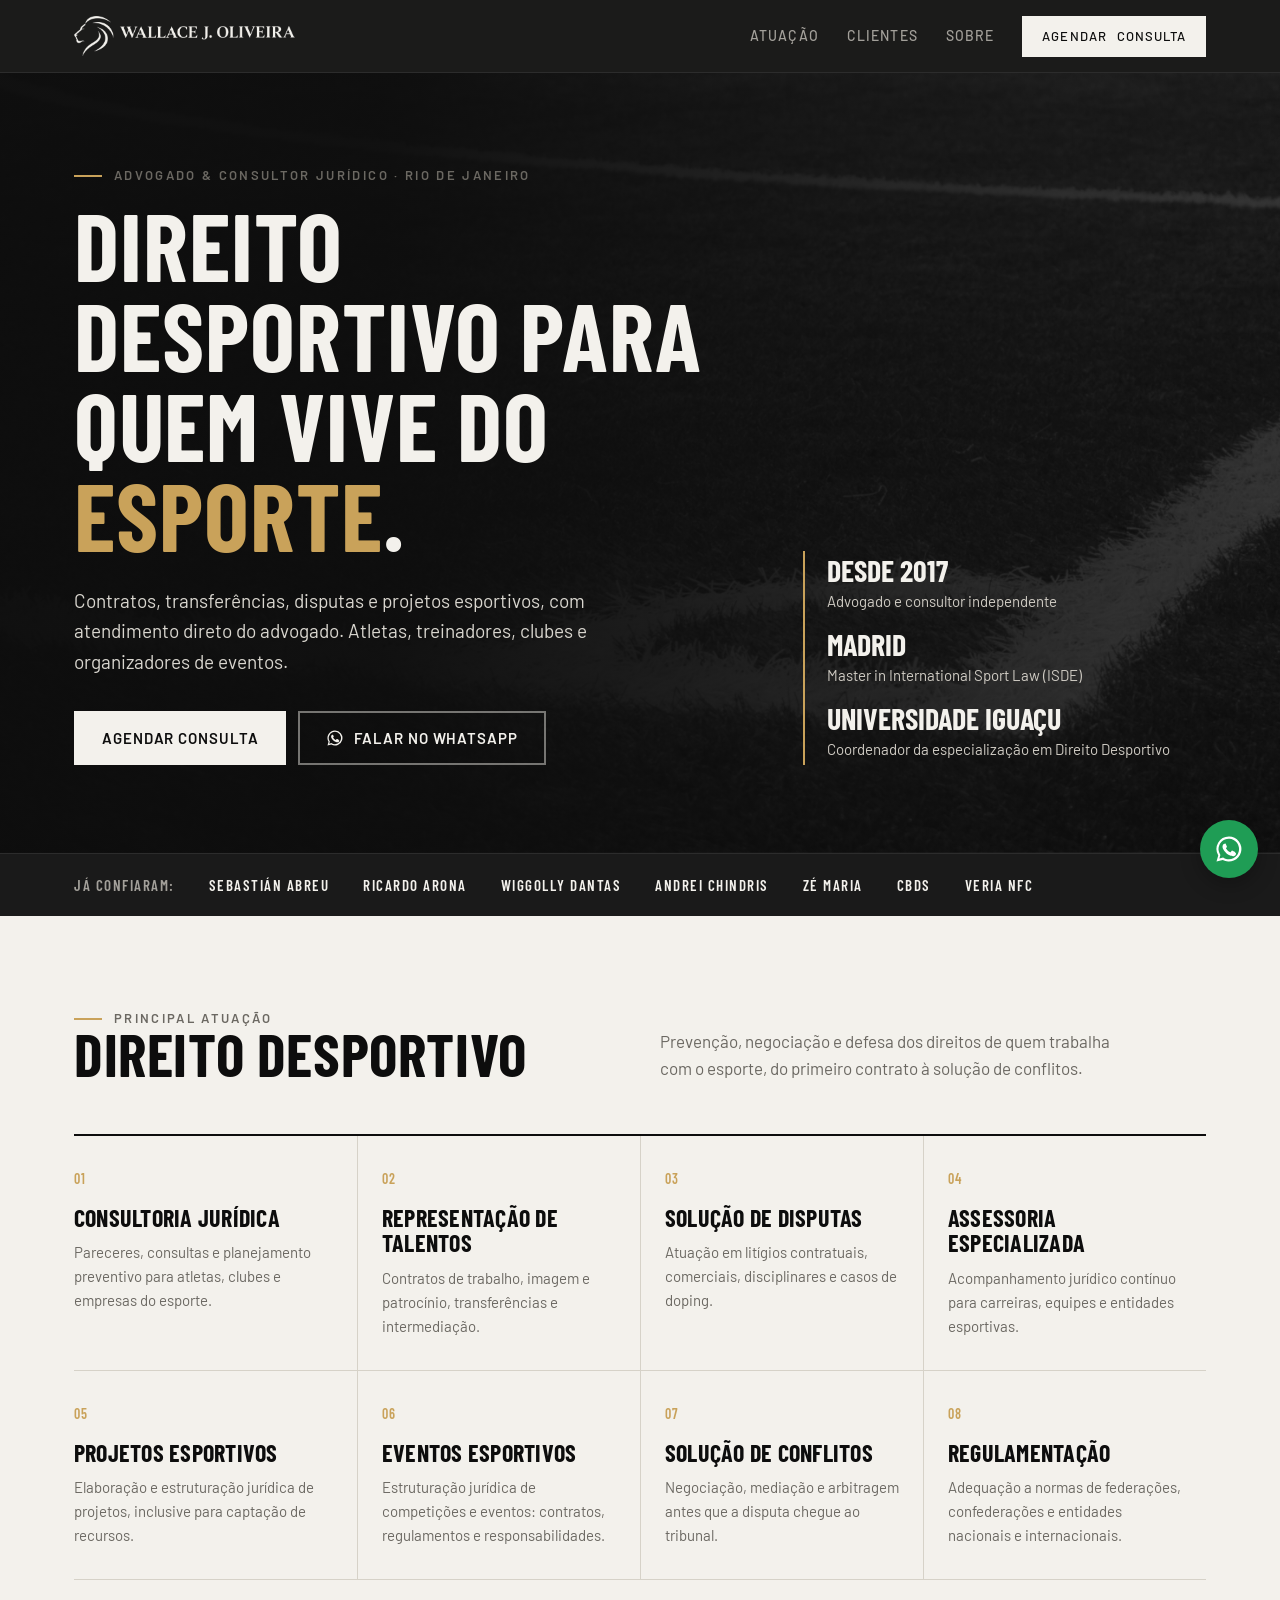
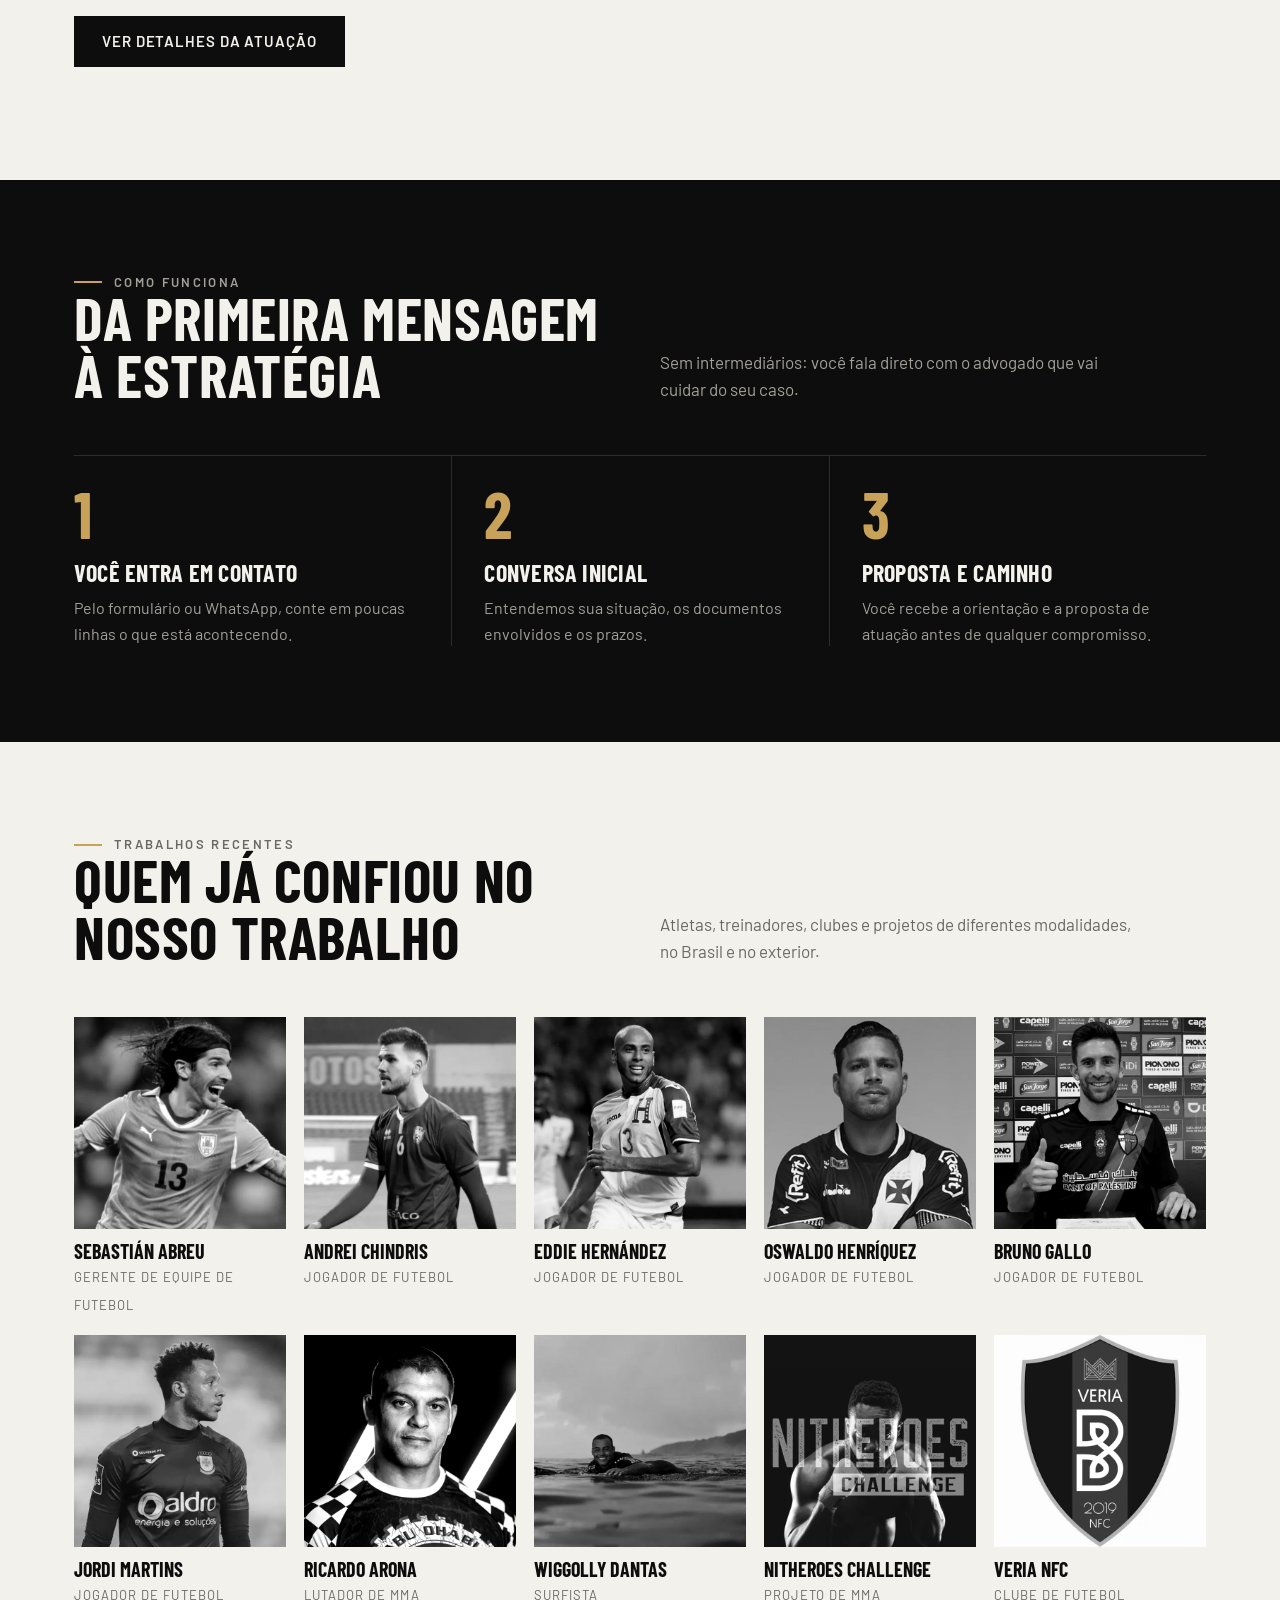
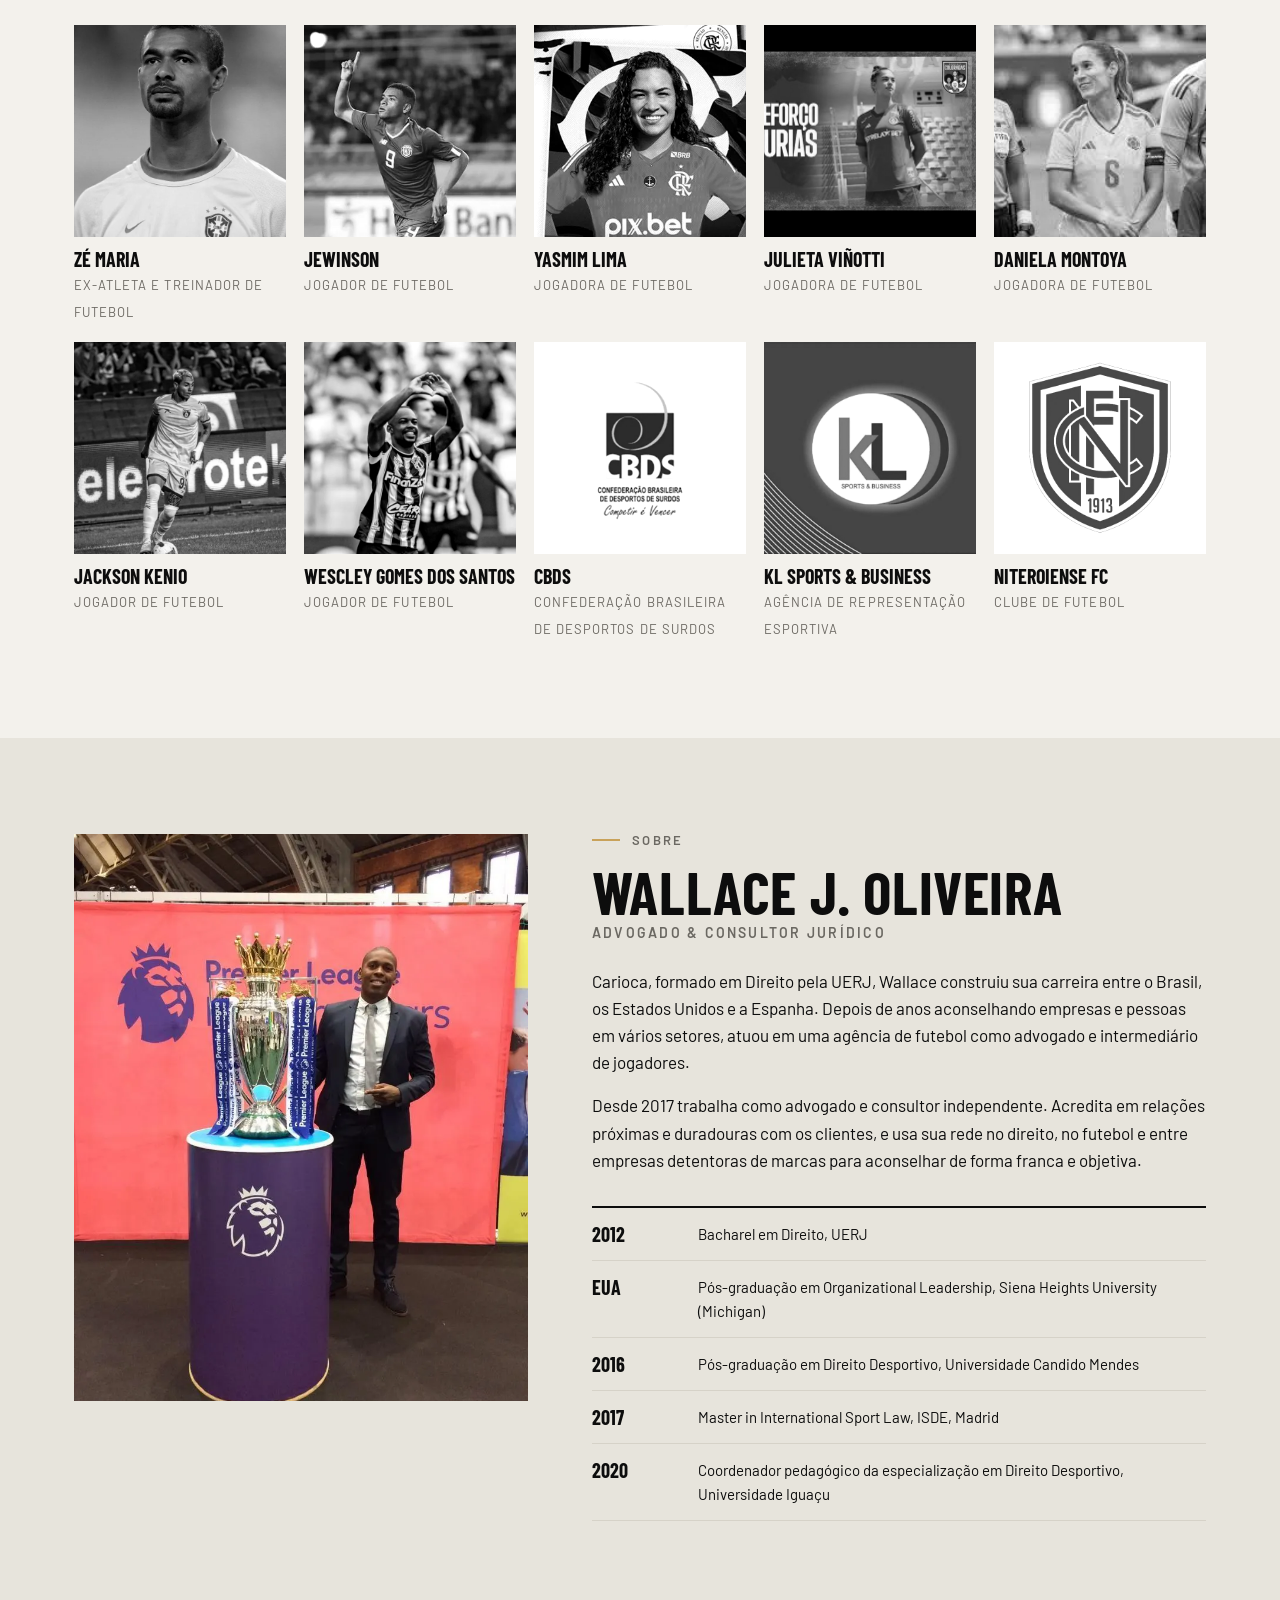
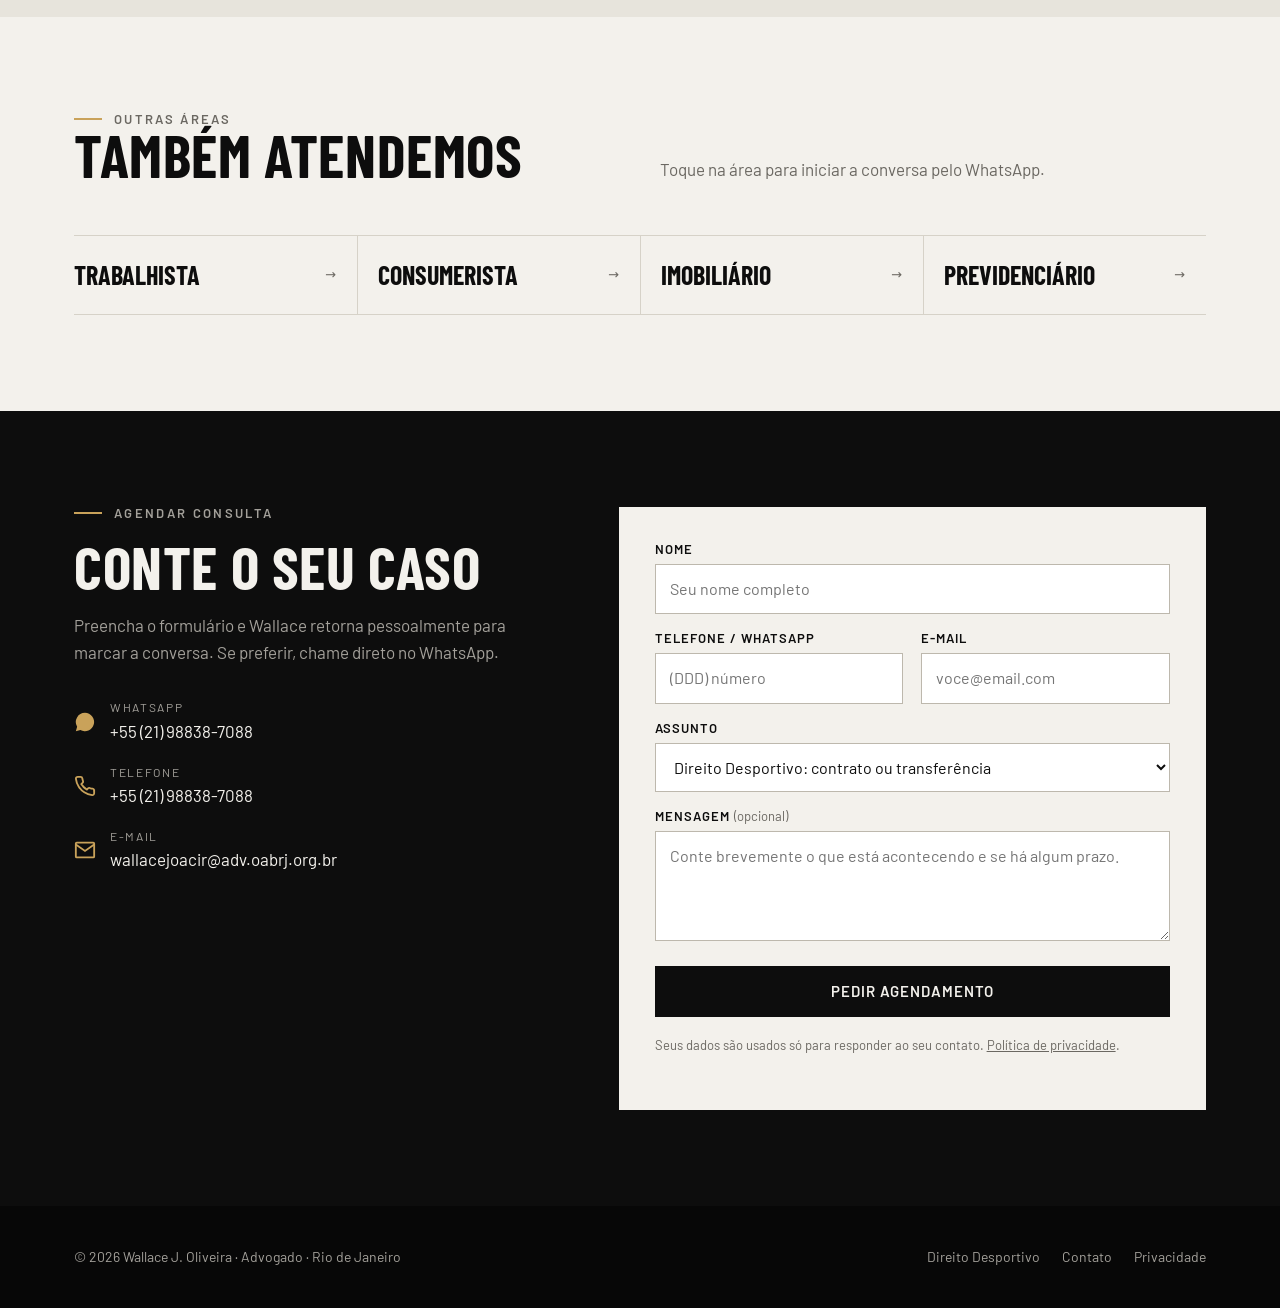
==== commit 962281a5: "Novo logotipo (leão + nome) no topo e no ícone do site Co-Authored-By: Claude Opus 5.5 <noreply@anth" ====
--- a/public/index.html
+++ b/public/index.html
@@ -25,8 +25,7 @@
 <header class="site-header">
   <div class="wrap">
     <a class="brand" href="./">
-      <img src="img/logo-branco.png" alt="" width="40" height="40">
-      <div><strong>Wallace J. Oliveira</strong><span>Sports Law</span></div>
+      <img class="logo" src="img/logo.png" alt="Wallace J. Oliveira" width="221" height="40">
     </a>
     <nav class="nav" aria-label="Principal">
       <a href="#atuacao">Atuação</a>
--- a/public/style.css
+++ b/public/style.css
@@ -193,3 +193,5 @@
 .brand strong{white-space:nowrap}
 @media (max-width:420px){.brand strong{font-size:18px}.brand img{width:34px}}
 @media (max-width:420px){.hide-sm{display:none}}
+.brand img.logo{width:auto;height:40px;max-width:58vw}
+@media (max-width:420px){.brand img.logo{height:30px}}
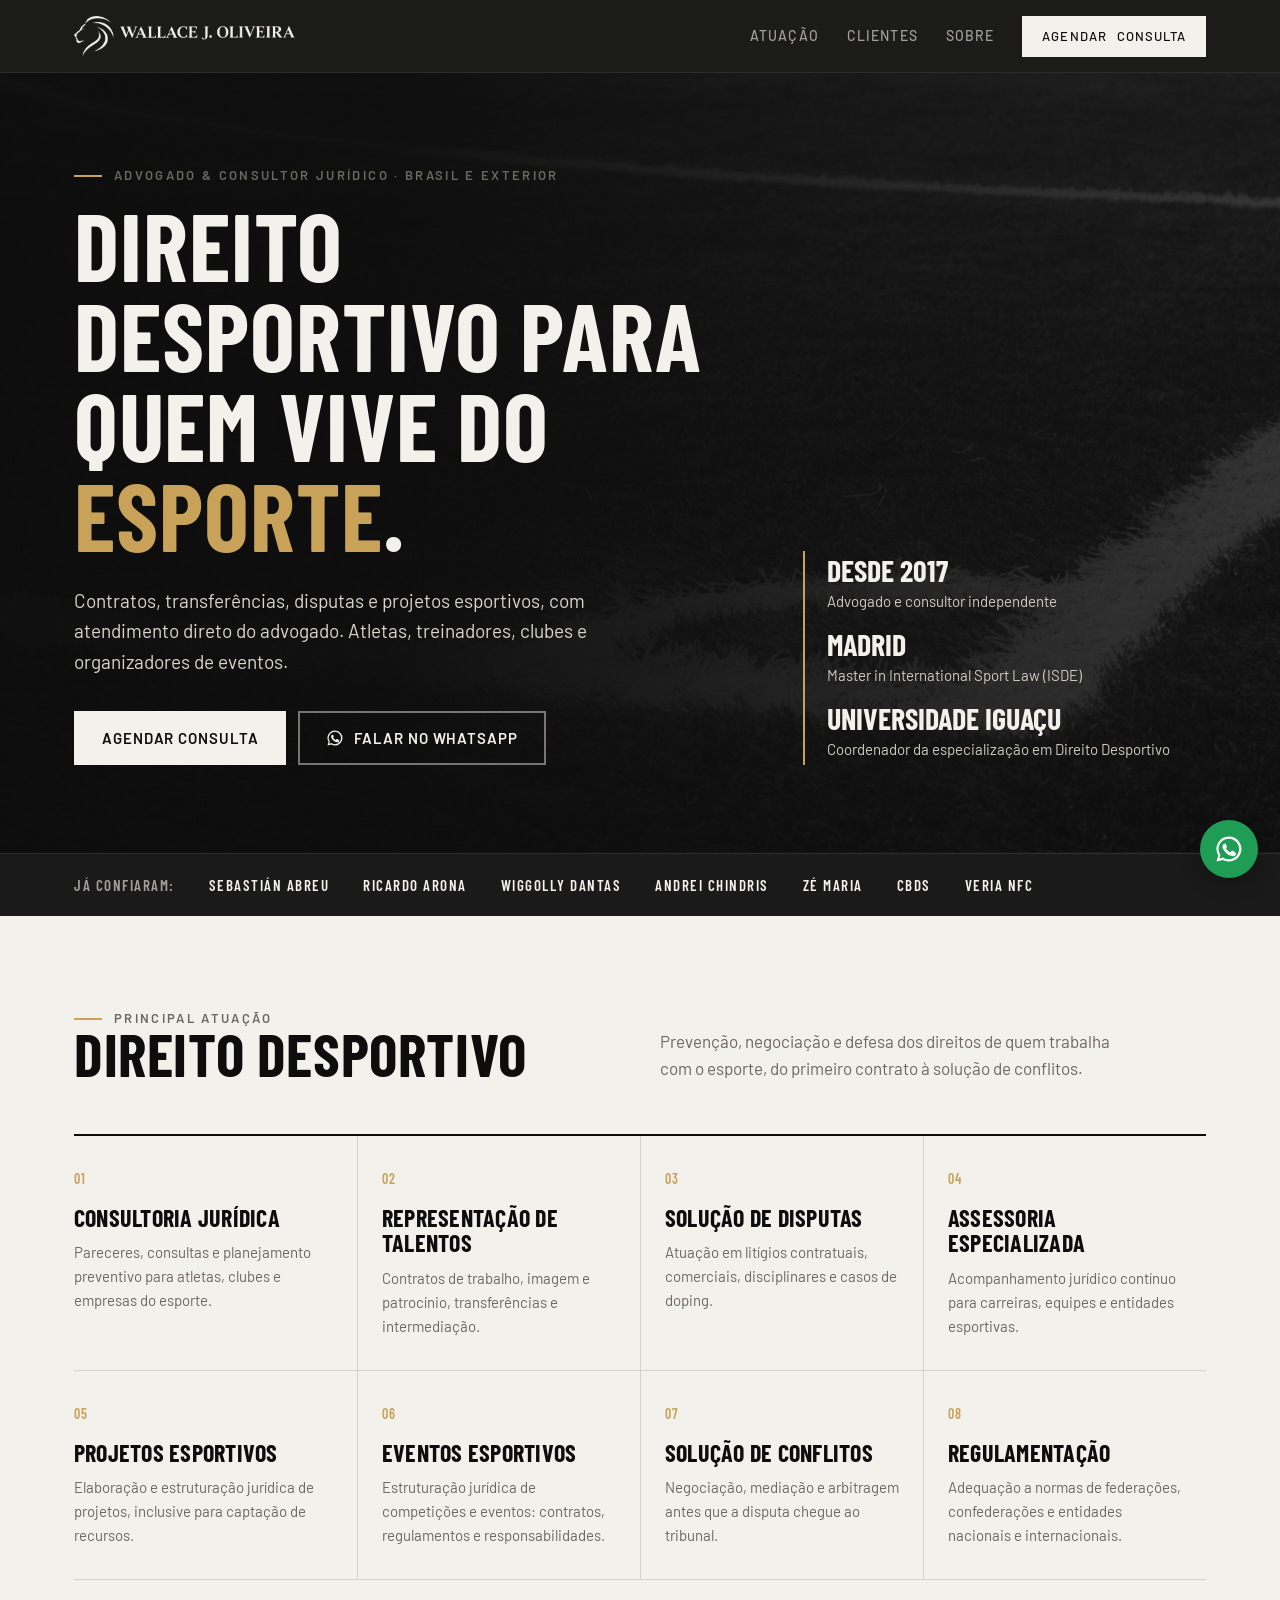
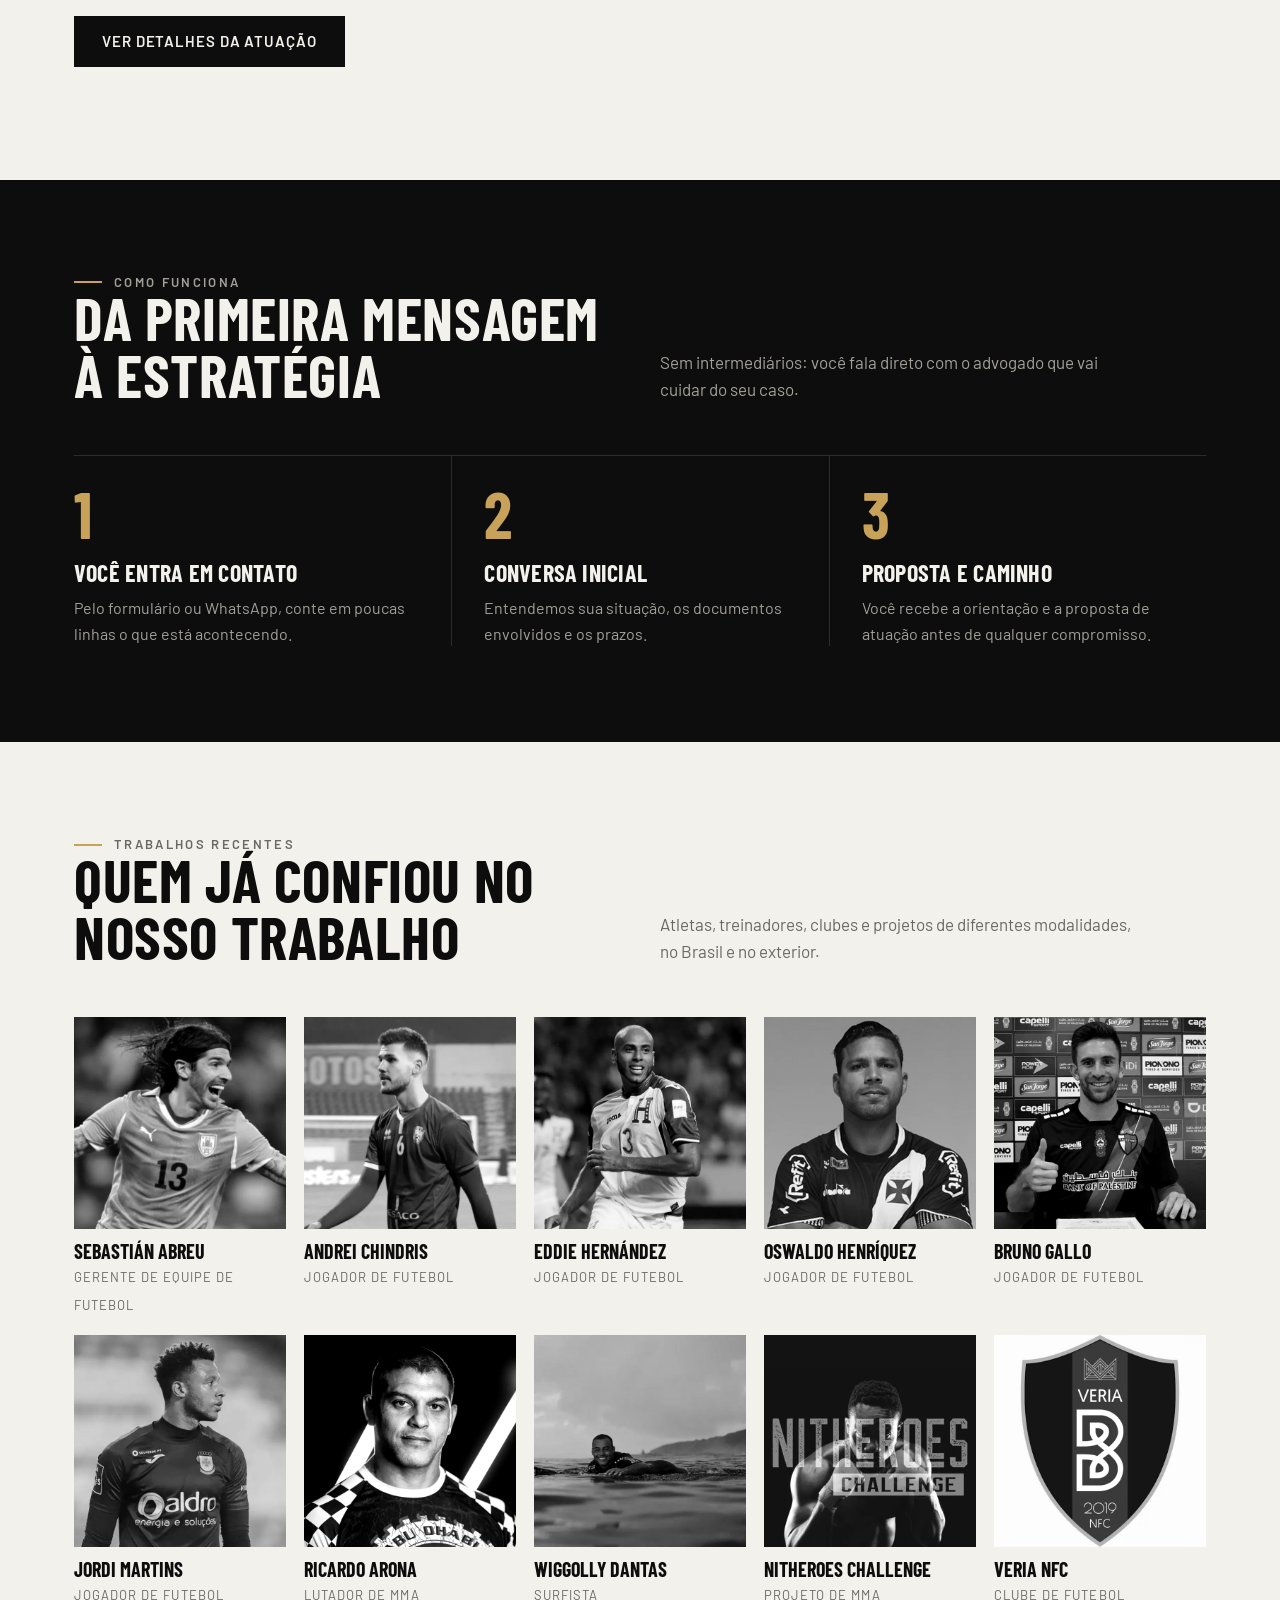
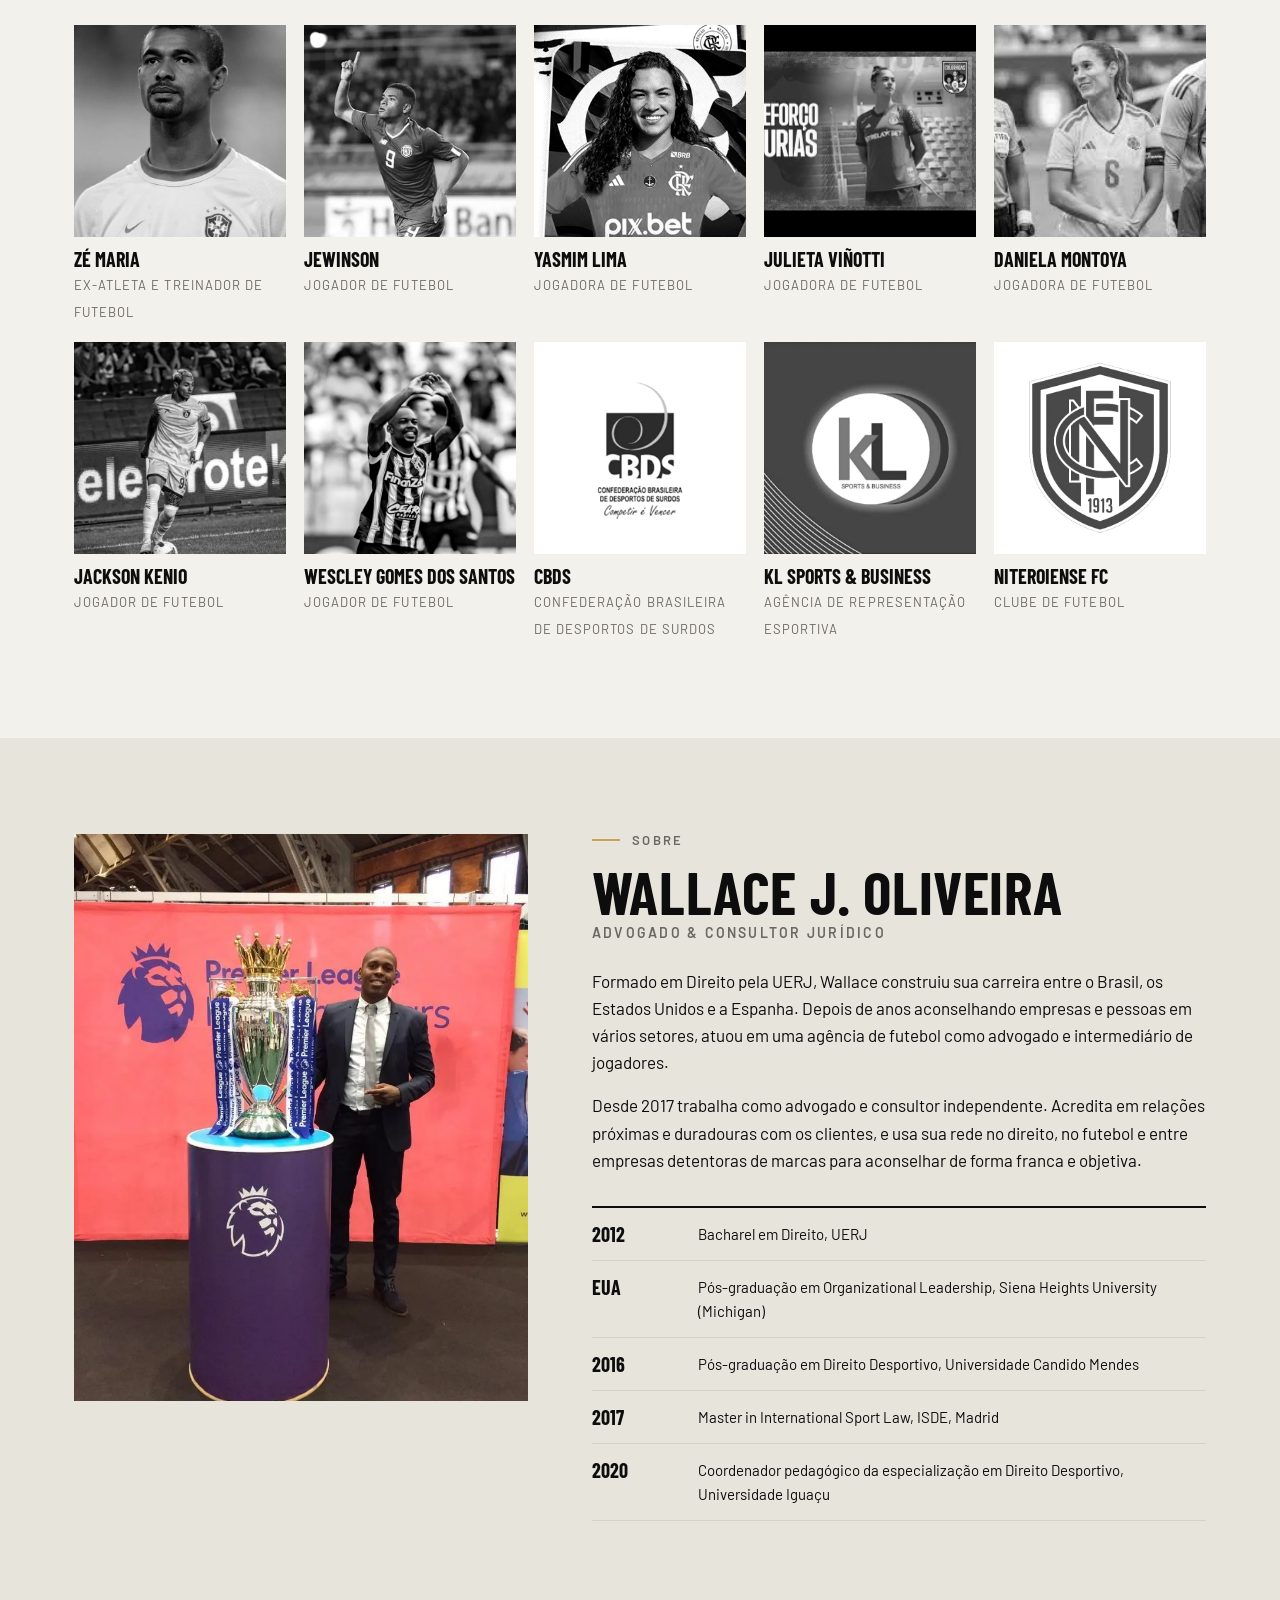
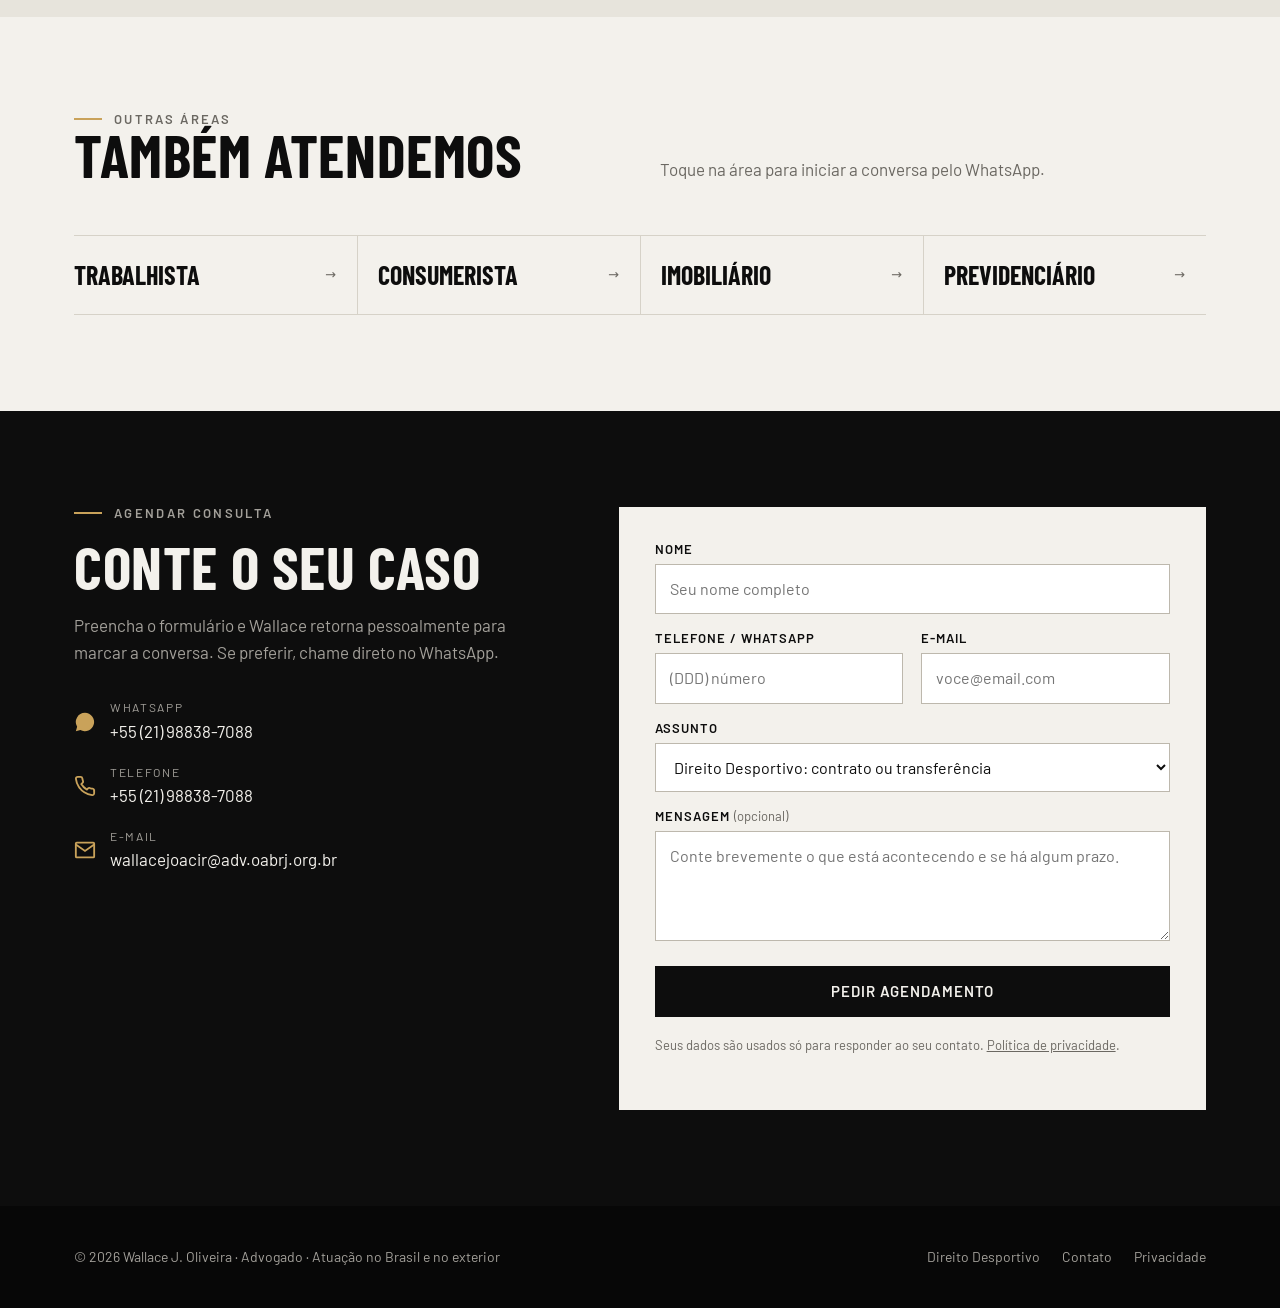
==== commit 3d3984d3: "Remove menções ao Rio de Janeiro: atuação no Brasil e no exterior Co-Authored-By: Claude Opus 5.5 <n" ====
--- a/public/index.html
+++ b/public/index.html
@@ -3,8 +3,8 @@
 <head>
 <meta charset="utf-8">
 <meta name="viewport" content="width=device-width, initial-scale=1">
-<title>Wallace J. Oliveira | Advogado de Direito Desportivo no Rio de Janeiro</title>
-<meta name="description" content="Advogado e consultor em Direito Desportivo. Contratos, representação de atletas, solução de disputas e estruturação jurídica de eventos esportivos. Agende uma consulta.">
+<title>Wallace J. Oliveira | Advogado de Direito Desportivo no Brasil e no exterior</title>
+<meta name="description" content="Advogado e consultor em Direito Desportivo. Contratos, representação de atletas, solução de disputas e estruturação jurídica de eventos esportivos, em todo o Brasil e no exterior. Agende uma consulta.">
 <link rel="canonical" href="https://wjoliveira.com.br/">
 <meta property="og:title" content="Wallace J. Oliveira | Direito Desportivo">
 <meta property="og:description" content="Advogado e consultor em Direito Desportivo para atletas, clubes e projetos esportivos.">
@@ -17,7 +17,14 @@
 <link href="https://fonts.googleapis.com/css2?family=Barlow+Condensed:wght@600;700&family=Barlow:wght@400;500;600&display=swap" rel="stylesheet">
 <link rel="stylesheet" href="style.css">
 <script type="application/ld+json">
-{"@context":"https://schema.org","@type":"Attorney","name":"Wallace J. Oliveira","description":"Advogado e consultor jurídico em Direito Desportivo","url":"https://wjoliveira.com.br","telephone":"+55-21-98838-7088","email":"wallacejoacir@adv.oabrj.org.br","address":{"@type":"PostalAddress","addressLocality":"Rio de Janeiro","addressRegion":"RJ","addressCountry":"BR"},"image":"https://wjoliveira.com.br/img/wallace.webp"}
+{"@context": "https://schema.org", "@type": "Attorney", "name": "Wallace J. Oliveira", "description": "Advogado e consultor jurídico em Direito Desportivo", "url": "https://wjoliveira.com.br", "telephone": "+55-21-98838-7088", "email": "wallacejoacir@adv.oabrj.org.br", "image": "https://wjoliveira.com.br/img/wallace.webp", "areaServed": [{"@type": "Country", "name": "Brasil"}, "Internacional"]}
+</script>
+<script type="text/javascript">
+    (function(c,l,a,r,i,t,y){
+        c[a]=c[a]||function(){(c[a].q=c[a].q||[]).push(arguments)};
+        t=l.createElement(r);t.async=1;t.src="https://www.clarity.ms/tag/"+i;
+        y=l.getElementsByTagName(r)[0];y.parentNode.insertBefore(t,y);
+    })(window, document, "clarity", "script", "zebz0zrrli");
 </script>
 </head>
 <body>
@@ -41,7 +48,7 @@
   <div class="hero-bg" aria-hidden="true"></div>
   <div class="wrap">
     <div>
-      <p class="eyebrow">Advogado &amp; consultor jurídico · Rio de Janeiro</p>
+      <p class="eyebrow">Advogado &amp; consultor jurídico · Brasil e exterior</p>
       <h1>Direito desportivo para quem vive do <em>esporte</em>.</h1>
       <p class="hero-lead">Contratos, transferências, disputas e projetos esportivos, com atendimento direto do advogado. Atletas, treinadores, clubes e organizadores de eventos.</p>
       <div class="hero-ctas">
@@ -152,7 +159,7 @@
       <p class="eyebrow">Sobre</p>
       <h2>Wallace J. Oliveira</h2>
       <p class="role">Advogado &amp; consultor jurídico</p>
-      <p>Carioca, formado em Direito pela UERJ, Wallace construiu sua carreira entre o Brasil, os Estados Unidos e a Espanha. Depois de anos aconselhando empresas e pessoas em vários setores, atuou em uma agência de futebol como advogado e intermediário de jogadores.</p>
+      <p>Formado em Direito pela UERJ, Wallace construiu sua carreira entre o Brasil, os Estados Unidos e a Espanha. Depois de anos aconselhando empresas e pessoas em vários setores, atuou em uma agência de futebol como advogado e intermediário de jogadores.</p>
       <p>Desde 2017 trabalha como advogado e consultor independente. Acredita em relações próximas e duradouras com os clientes, e usa sua rede no direito, no futebol e entre empresas detentoras de marcas para aconselhar de forma franca e objetiva.</p>
       <ul class="timeline">
         <li><b>2012</b><span>Bacharel em Direito, UERJ</span></li>
@@ -224,7 +231,7 @@
 
 <footer class="site-footer">
   <div class="wrap">
-    <span>© <span data-year>2026</span> Wallace J. Oliveira · Advogado · Rio de Janeiro</span>
+    <span>© <span data-year>2026</span> Wallace J. Oliveira · Advogado · Atuação no Brasil e no exterior</span>
     <nav aria-label="Rodapé">
       <a href="direito-desportivo/">Direito Desportivo</a>
       <a href="#agendar">Contato</a>
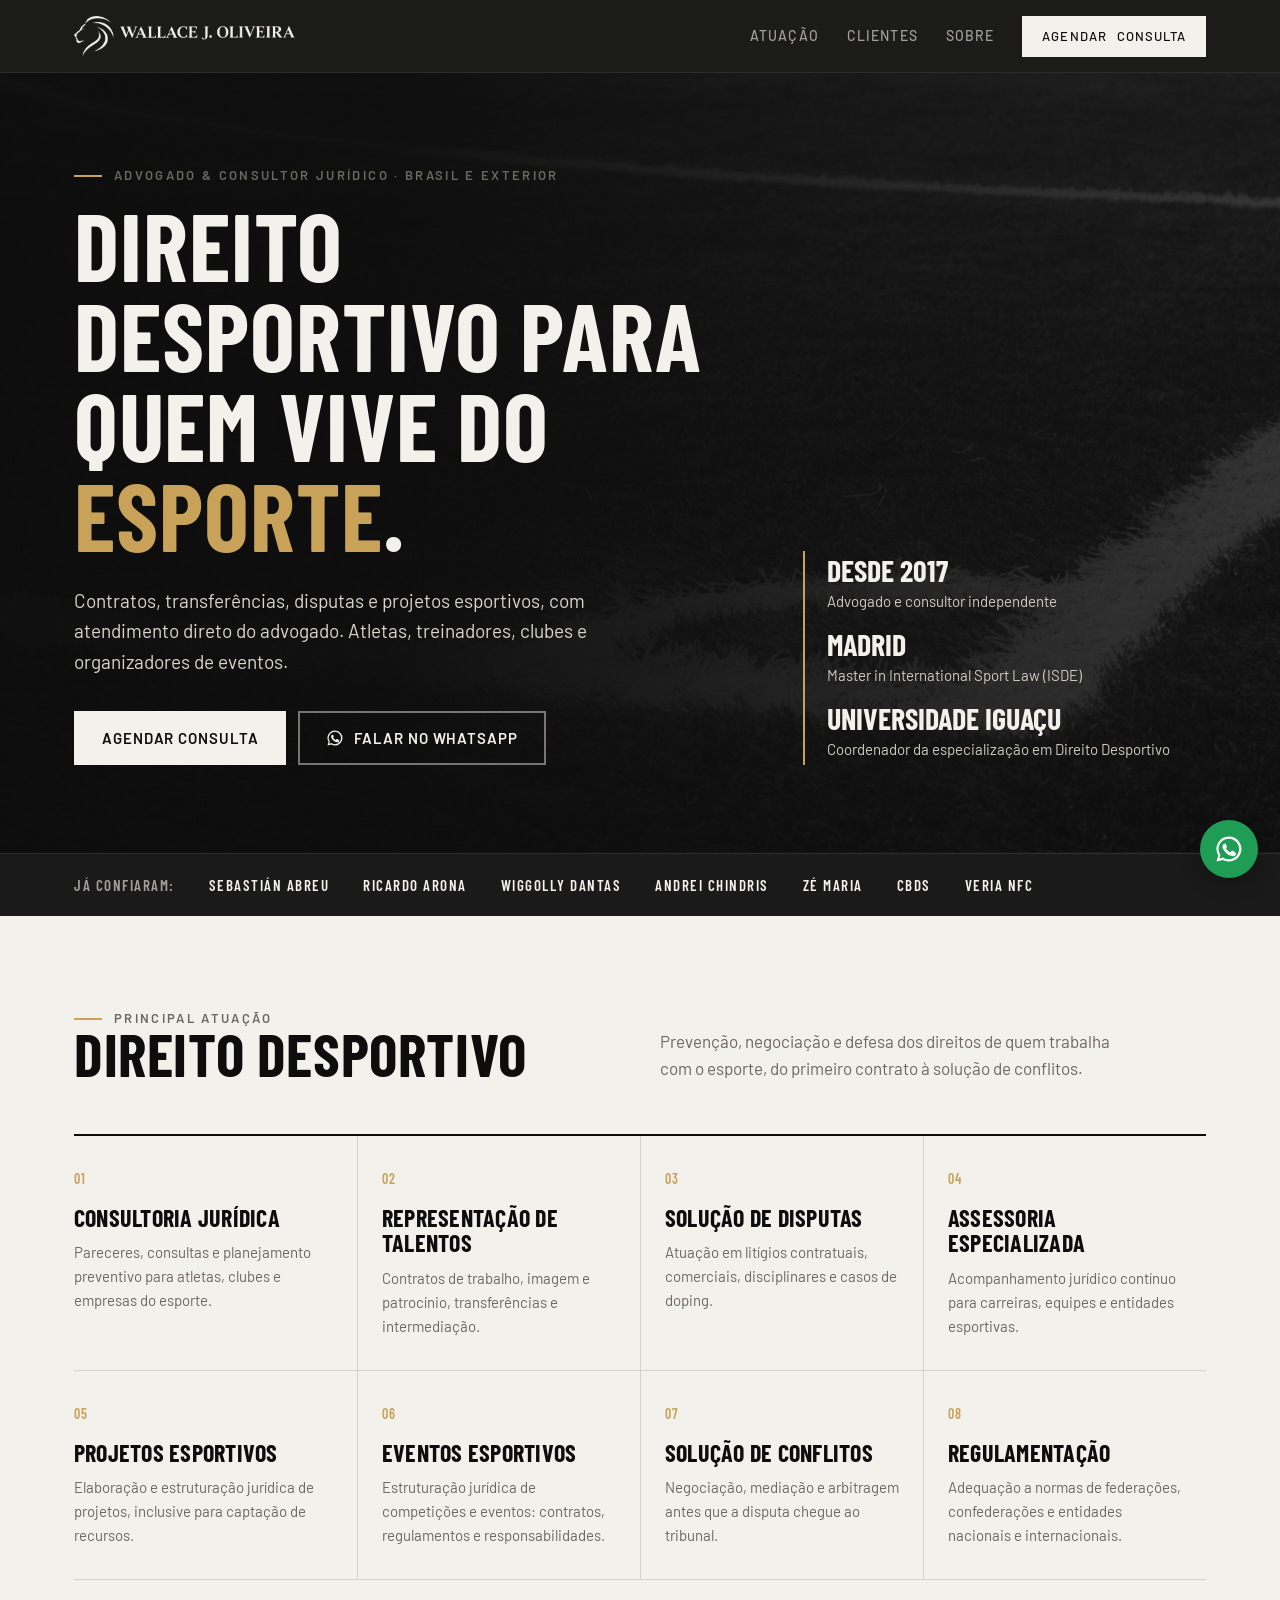
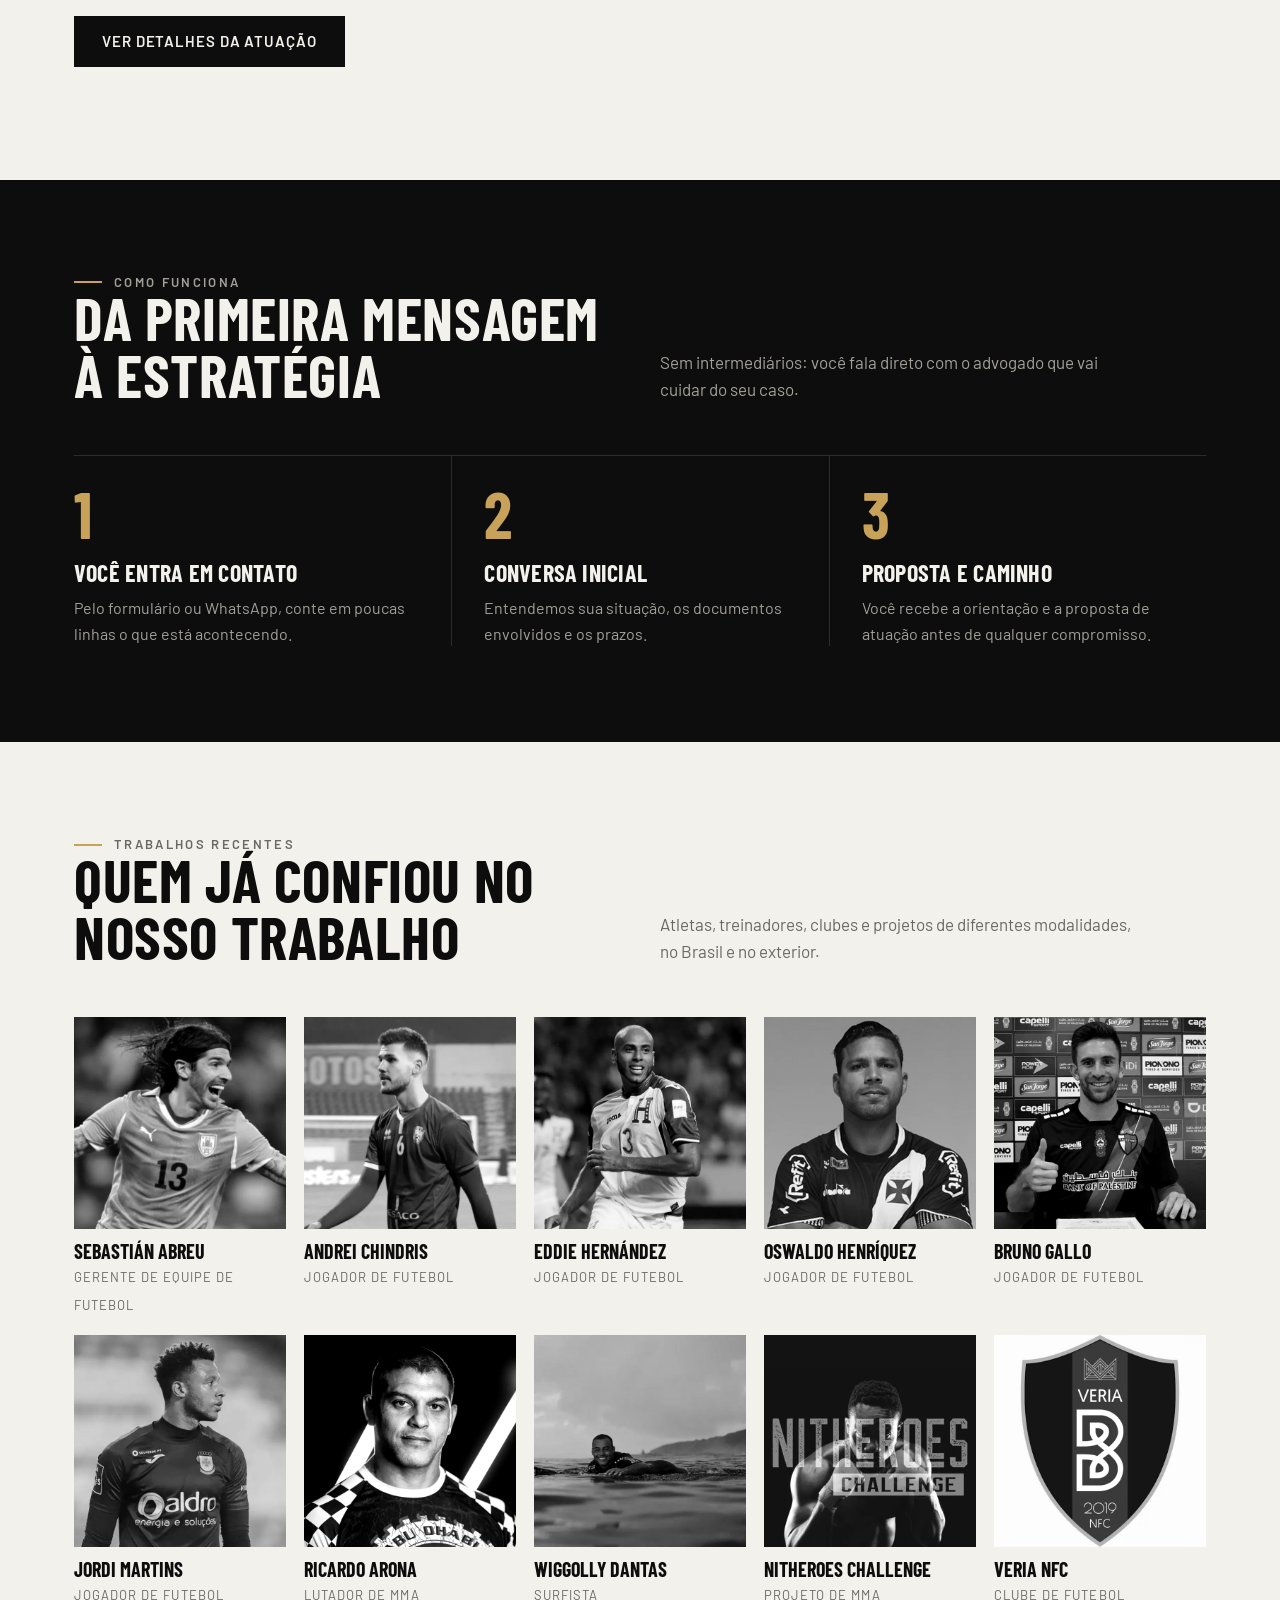
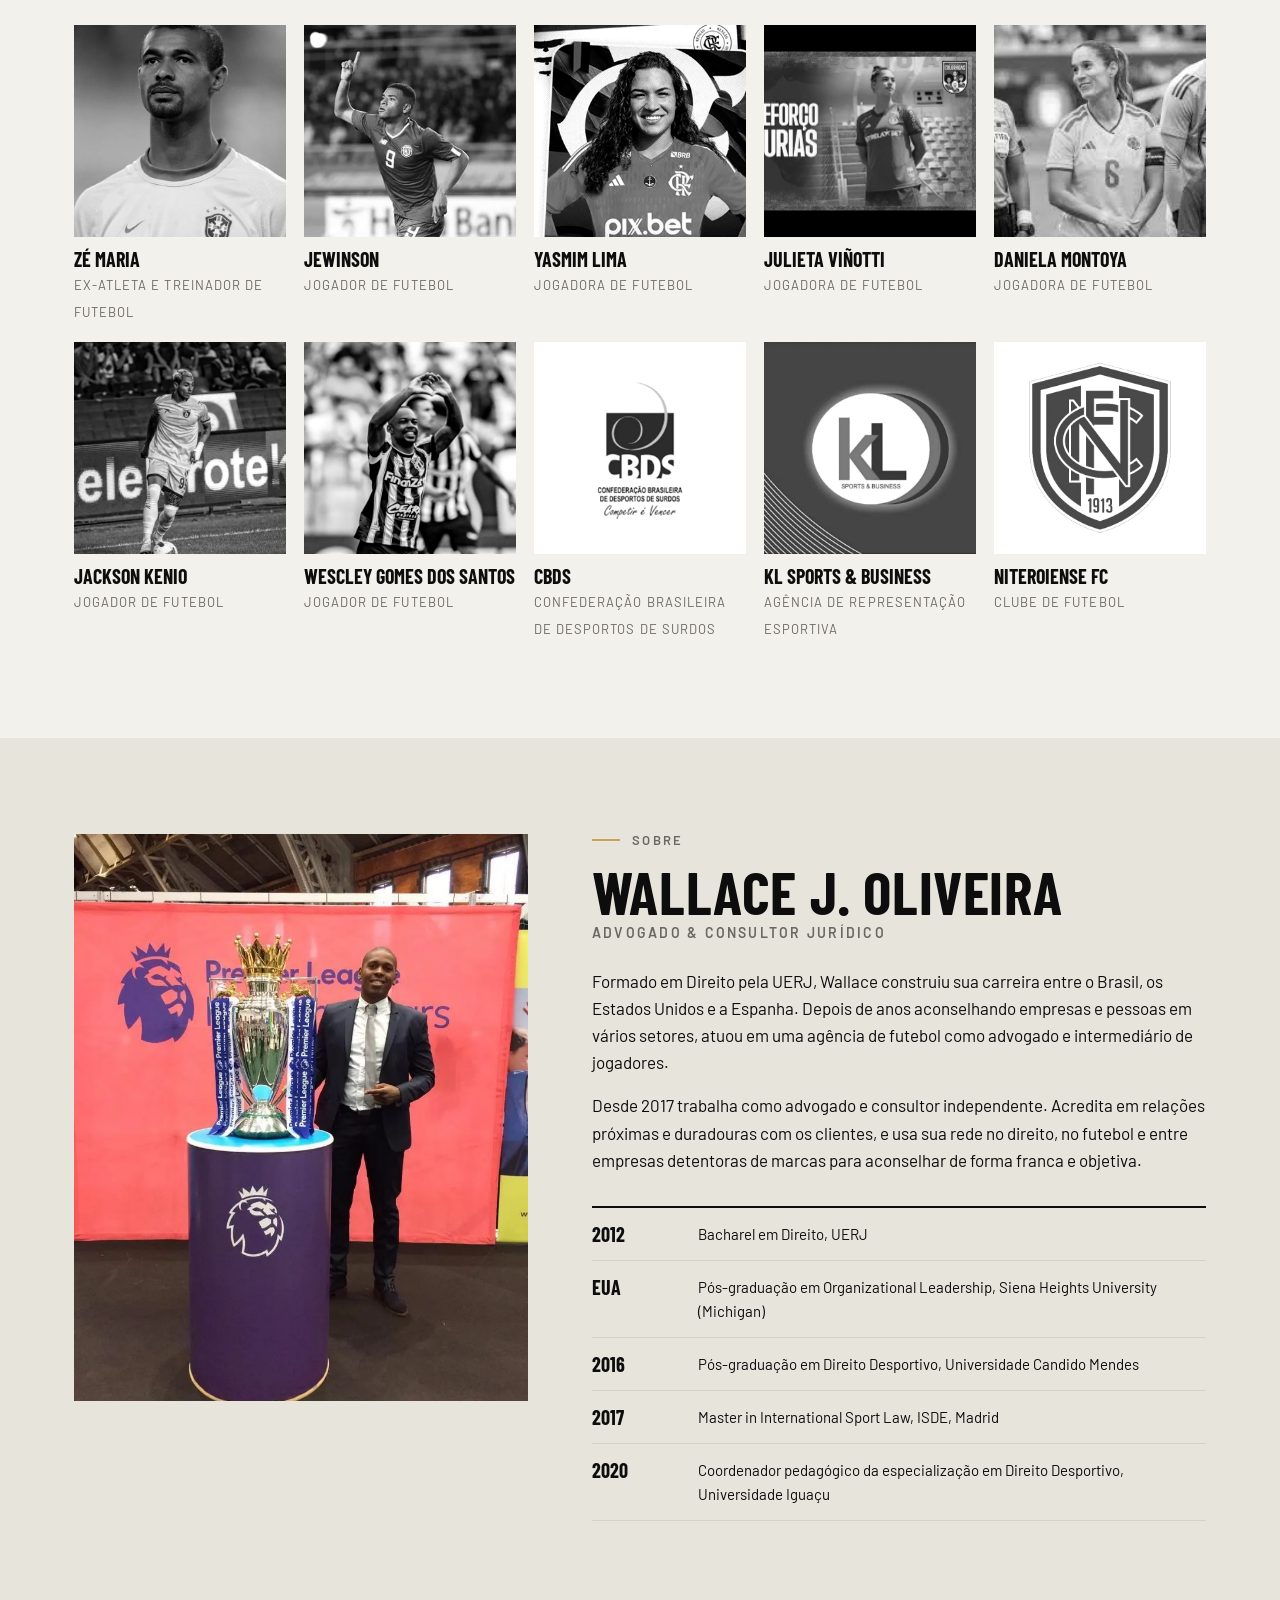
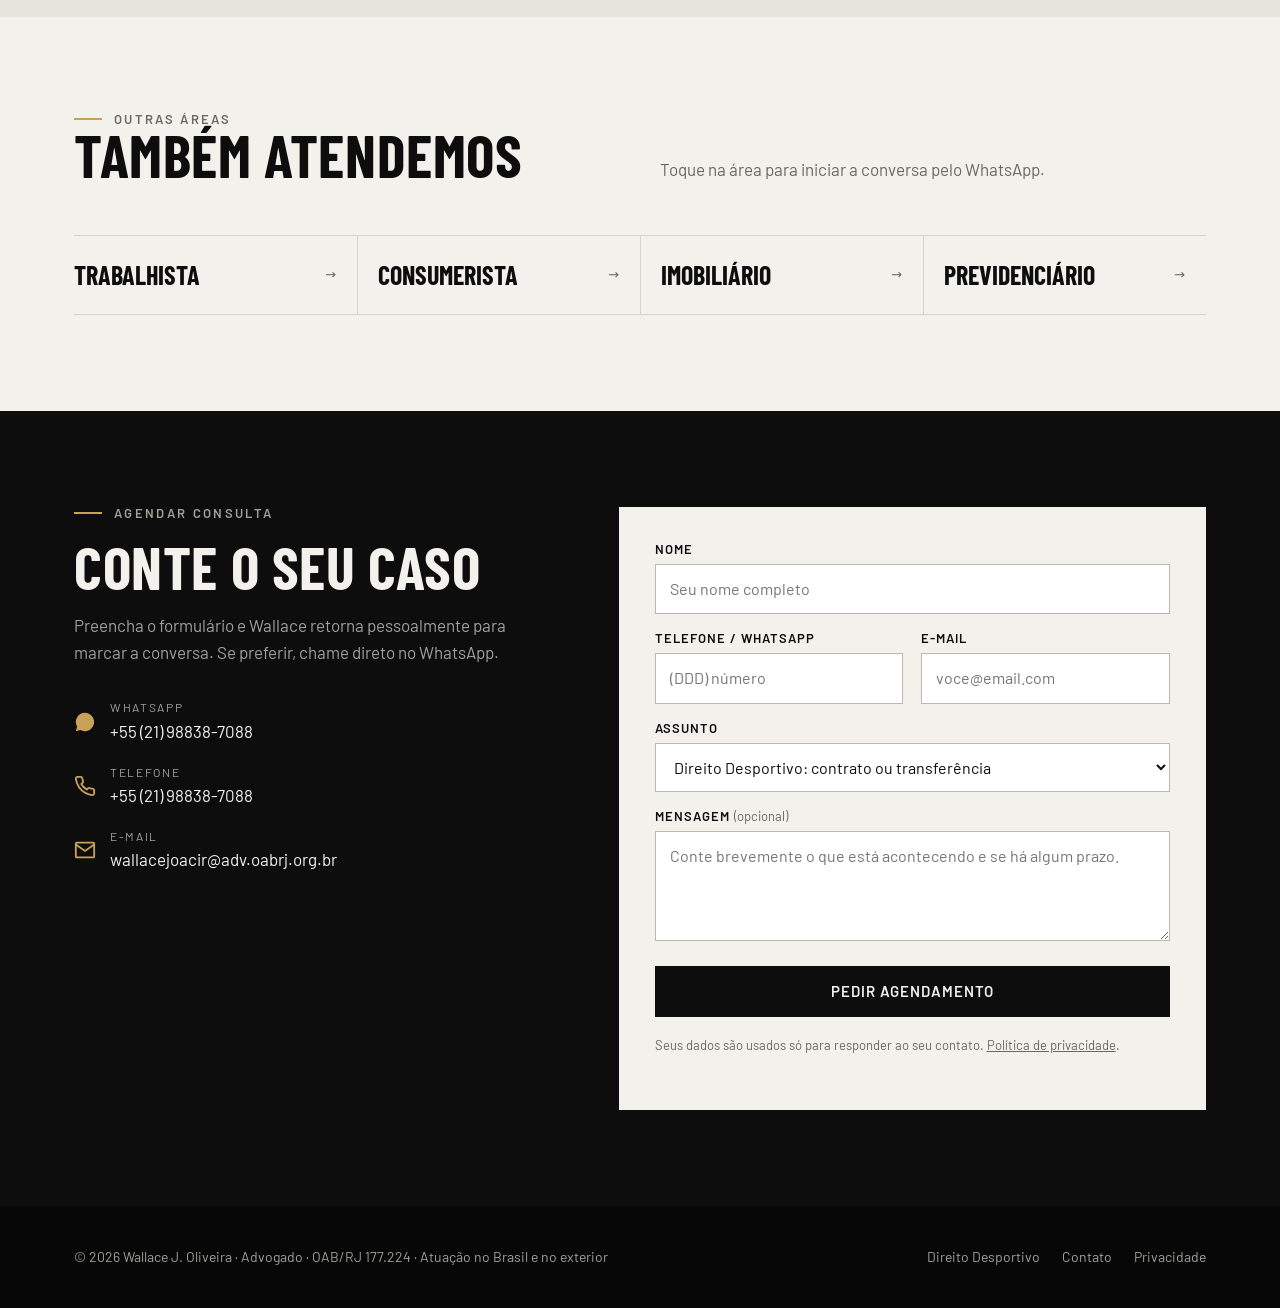
==== commit 4bc95281: "Adiciona inscrição OAB/RJ 177.224 no rodapé Co-Authored-By: Claude Opus 5.5 <noreply@anthropic.com> " ====
--- a/public/index.html
+++ b/public/index.html
@@ -17,7 +17,7 @@
 <link href="https://fonts.googleapis.com/css2?family=Barlow+Condensed:wght@600;700&family=Barlow:wght@400;500;600&display=swap" rel="stylesheet">
 <link rel="stylesheet" href="style.css">
 <script type="application/ld+json">
-{"@context": "https://schema.org", "@type": "Attorney", "name": "Wallace J. Oliveira", "description": "Advogado e consultor jurídico em Direito Desportivo", "url": "https://wjoliveira.com.br", "telephone": "+55-21-98838-7088", "email": "wallacejoacir@adv.oabrj.org.br", "image": "https://wjoliveira.com.br/img/wallace.webp", "areaServed": [{"@type": "Country", "name": "Brasil"}, "Internacional"]}
+{"@context": "https://schema.org", "@type": "Attorney", "name": "Wallace J. Oliveira", "description": "Advogado e consultor jurídico em Direito Desportivo", "url": "https://wjoliveira.com.br", "telephone": "+55-21-98838-7088", "email": "wallacejoacir@adv.oabrj.org.br", "image": "https://wjoliveira.com.br/img/wallace.webp", "areaServed": [{"@type": "Country", "name": "Brasil"}, "Internacional"], "identifier": {"@type": "PropertyValue", "propertyID": "OAB/RJ", "value": "177.224"}}
 </script>
 <script type="text/javascript">
     (function(c,l,a,r,i,t,y){
@@ -231,7 +231,7 @@
 
 <footer class="site-footer">
   <div class="wrap">
-    <span>© <span data-year>2026</span> Wallace J. Oliveira · Advogado · Atuação no Brasil e no exterior</span>
+    <span>© <span data-year>2026</span> Wallace J. Oliveira · Advogado · OAB/RJ 177.224 · Atuação no Brasil e no exterior</span>
     <nav aria-label="Rodapé">
       <a href="direito-desportivo/">Direito Desportivo</a>
       <a href="#agendar">Contato</a>
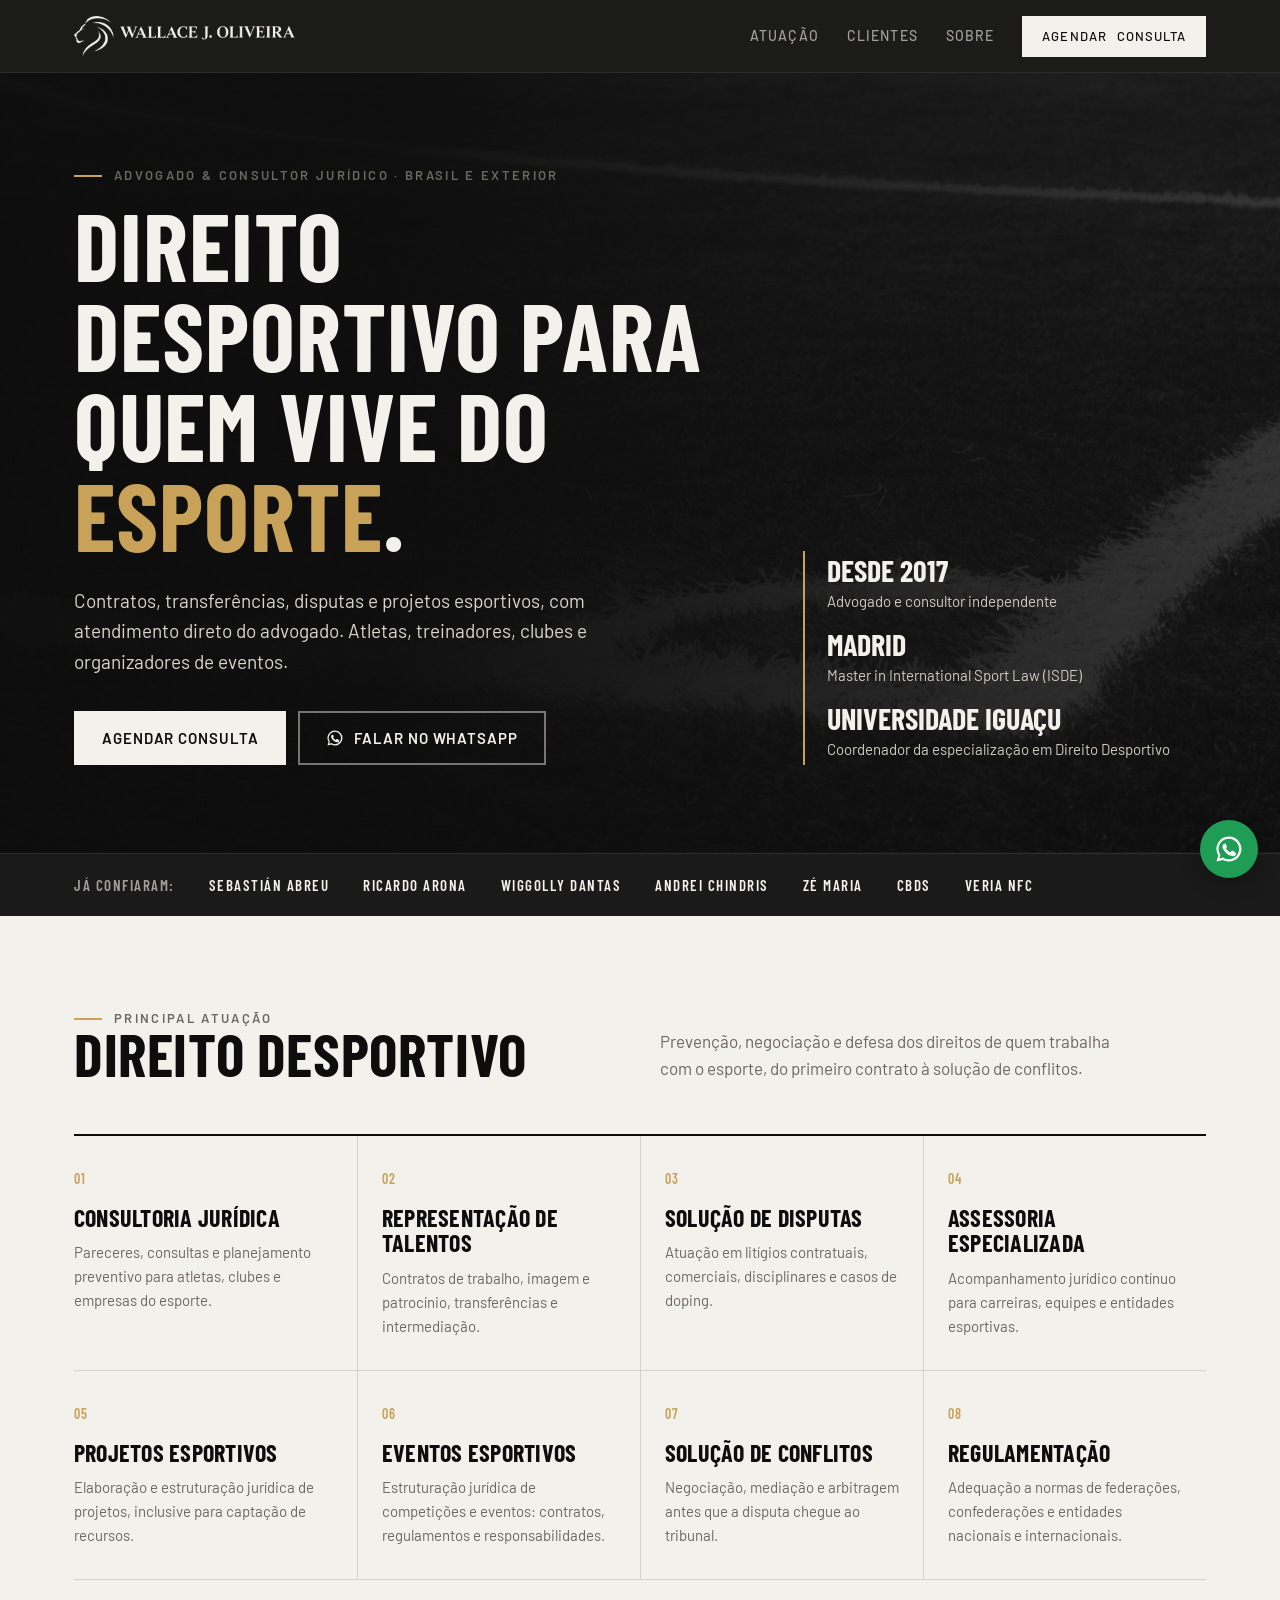
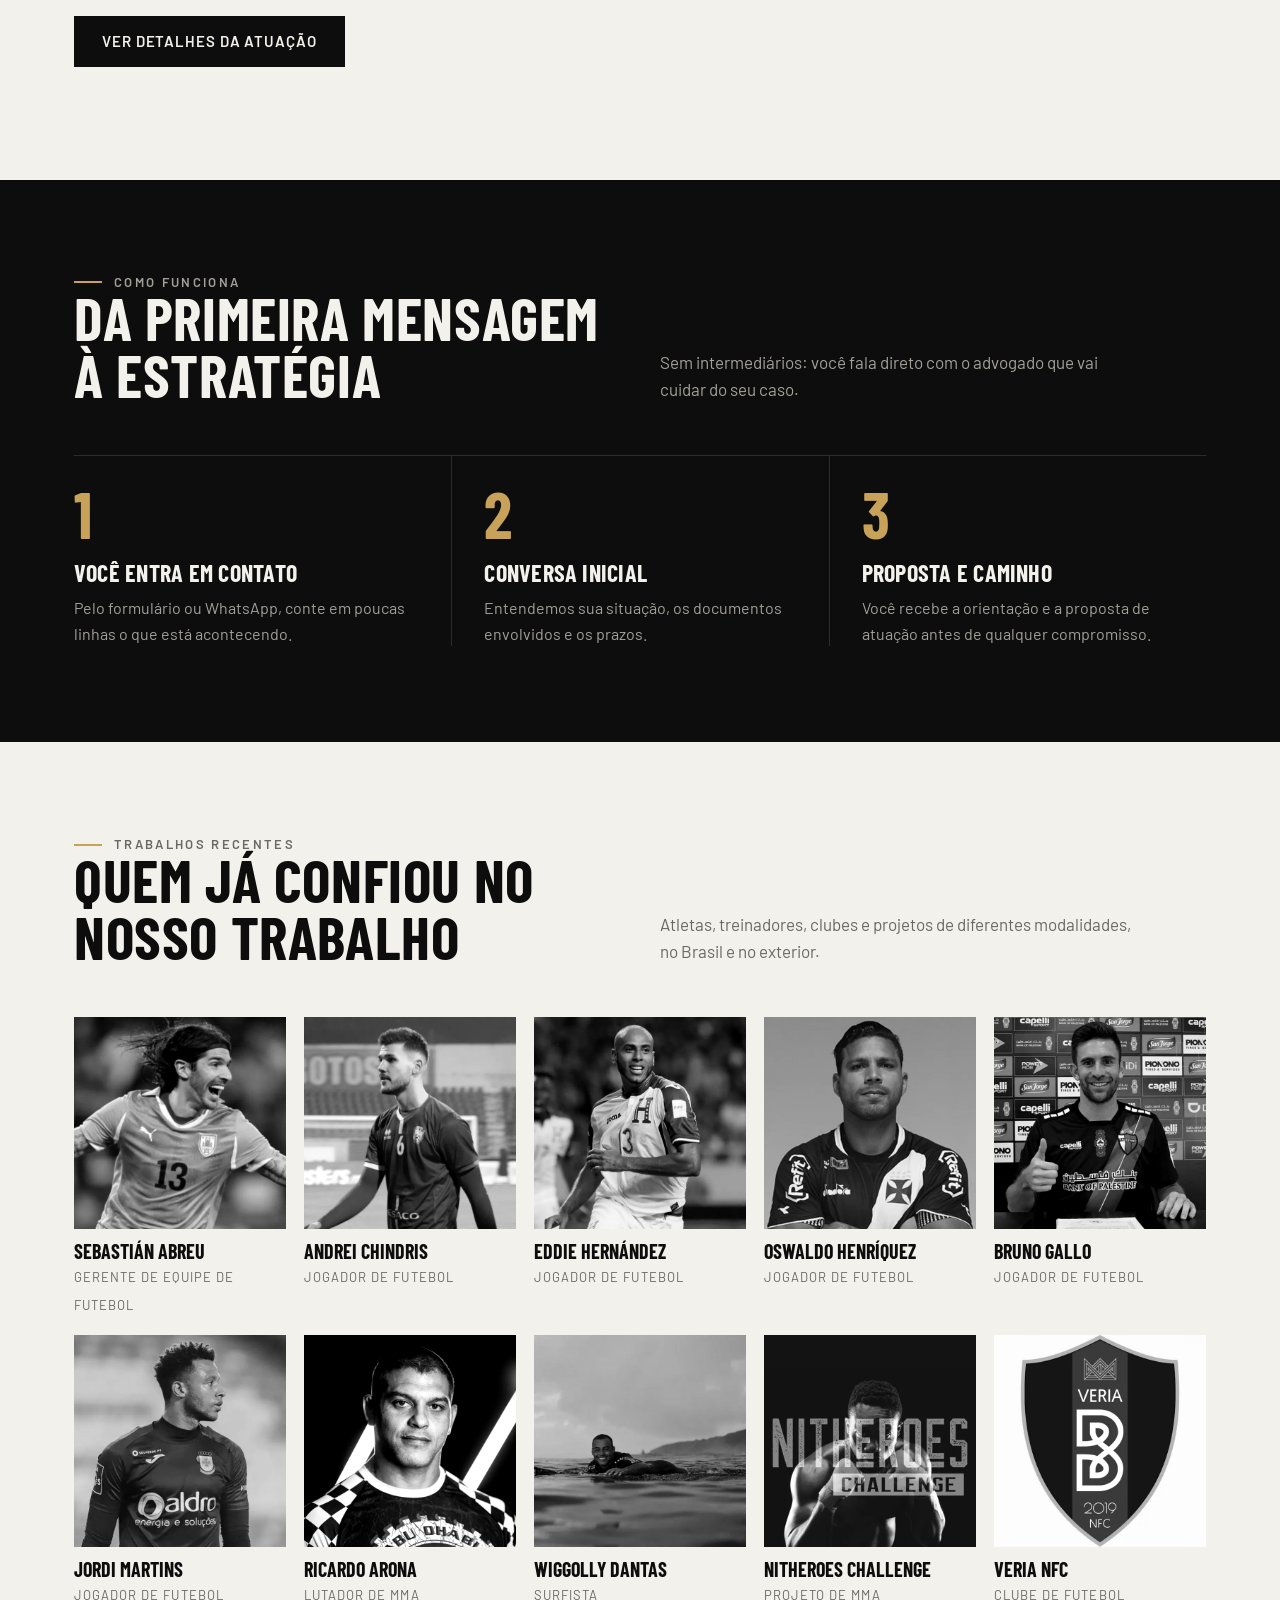
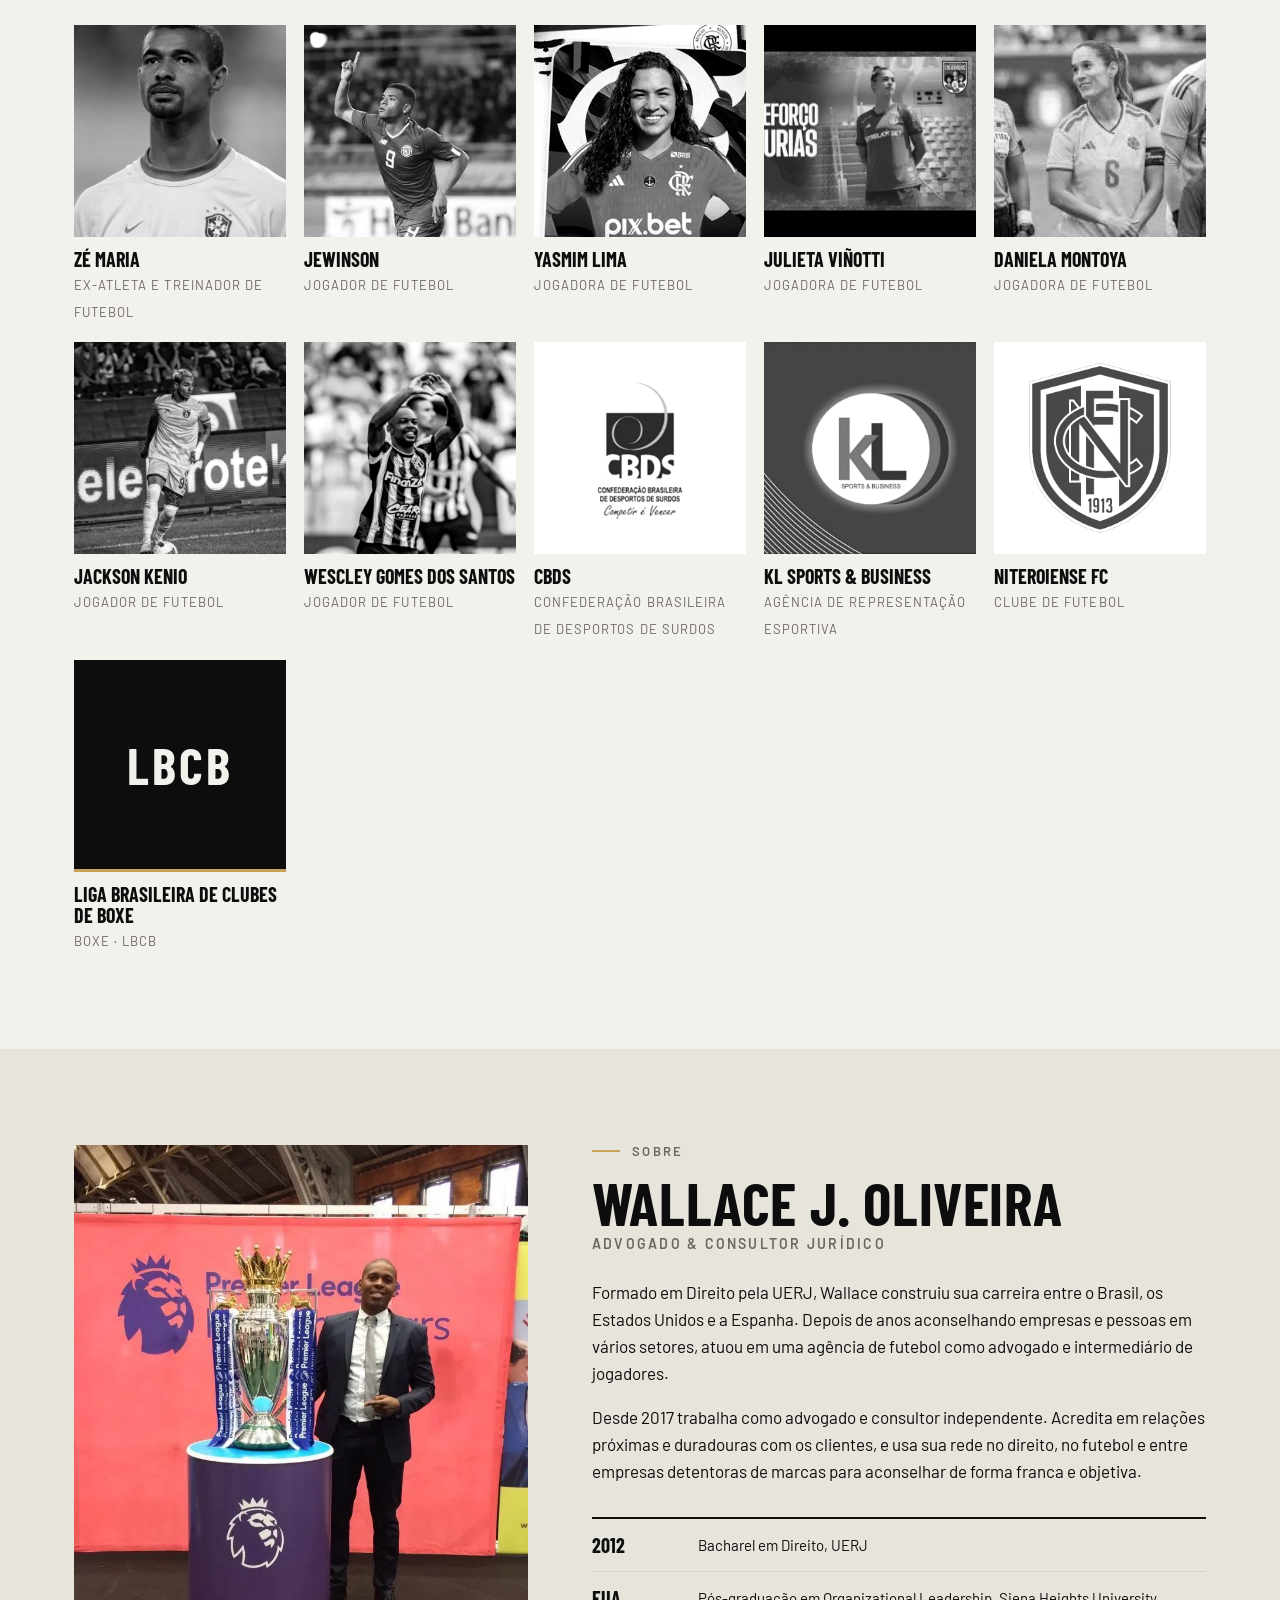
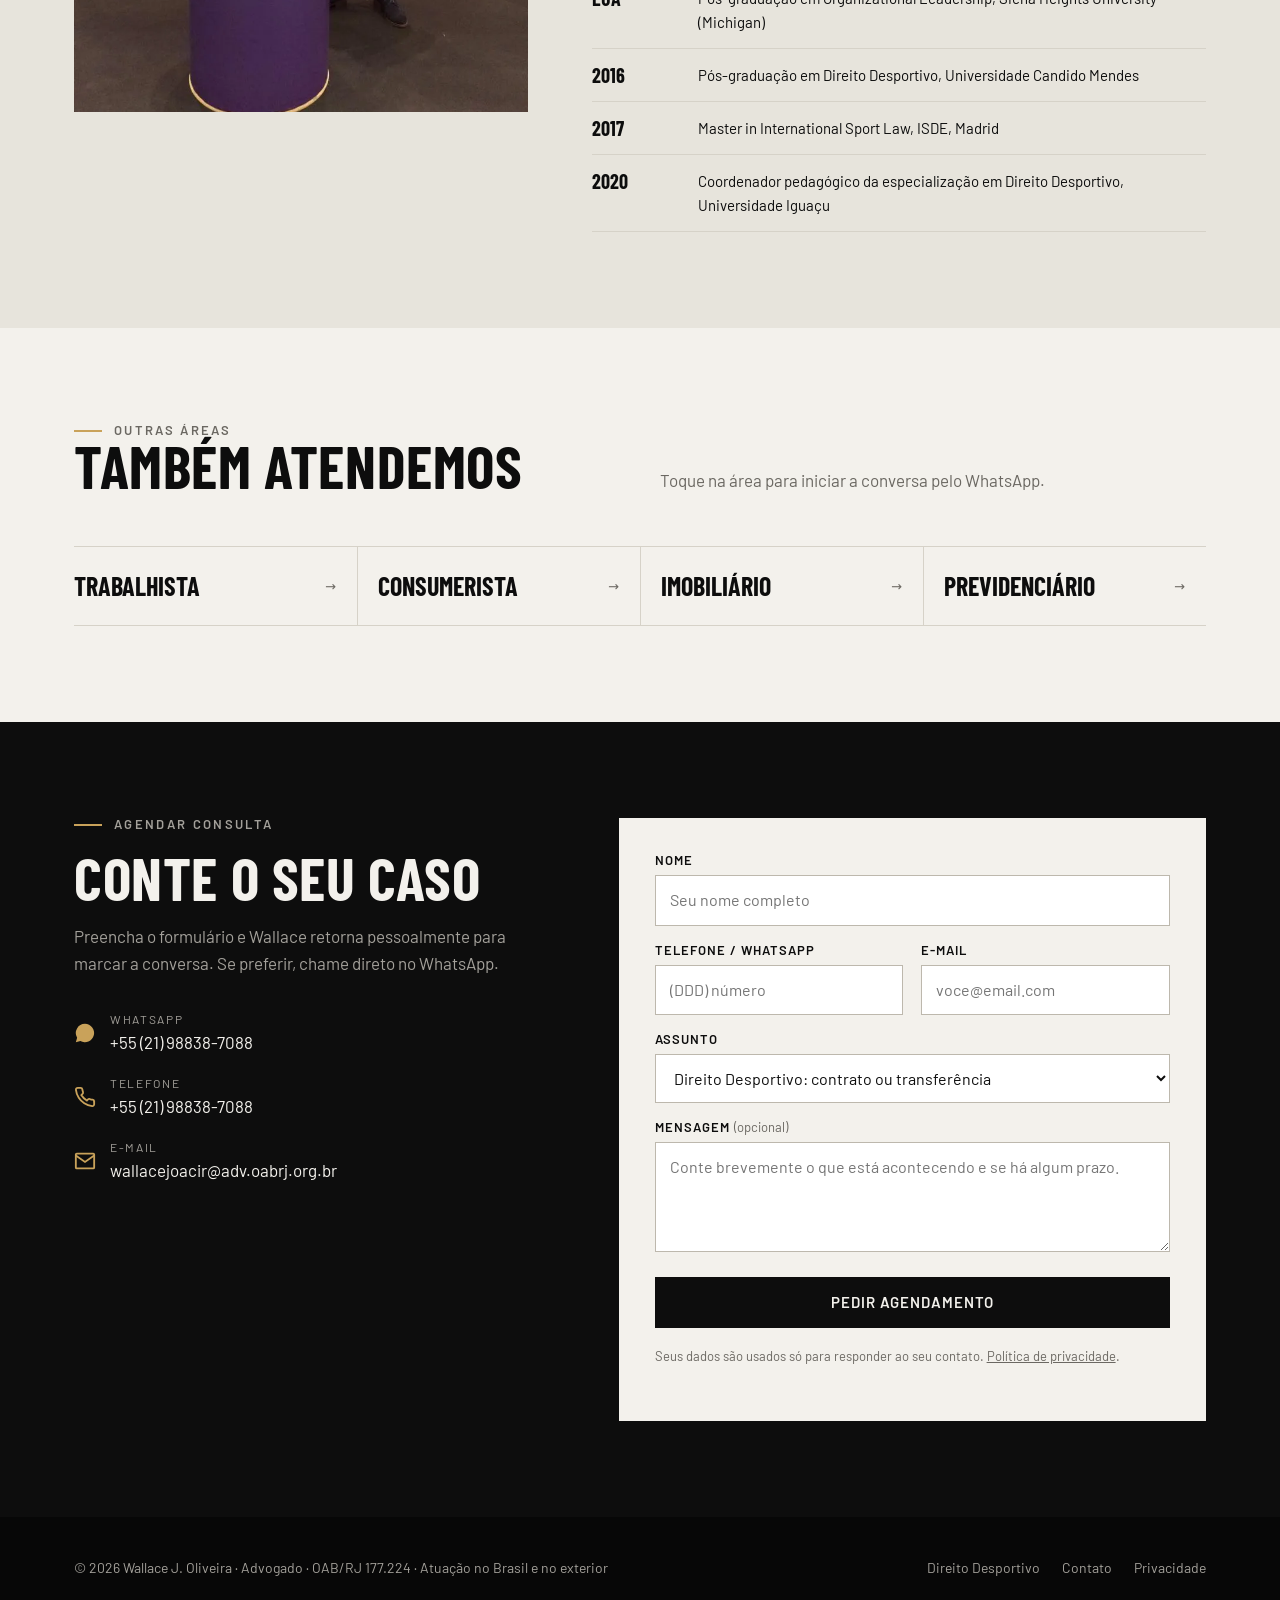
==== commit 0b528252: "Adiciona Liga Brasileira de Clubes de Boxe (LBCB) aos trabalhos recentes Co-Authored-By: Claude Opus" ====
--- a/public/index.html
+++ b/public/index.html
@@ -146,6 +146,7 @@
       <div class="client"><figure><img src="img/c-cbds.webp" alt="CBDS" loading="lazy" width="600" height="600"><figcaption><strong>CBDS</strong><span>Confederação Brasileira de Desportos de Surdos</span></figcaption></figure></div>
       <div class="client"><figure><img src="img/c-kl.webp" alt="KL Sports &amp; Business" loading="lazy" width="600" height="600"><figcaption><strong>KL Sports &amp; Business</strong><span>Agência de representação esportiva</span></figcaption></figure></div>
       <div class="client"><figure><img src="img/c-clube1913.webp" alt="Escudo do Niteroiense FC" loading="lazy" width="600" height="600"><figcaption><strong>Niteroiense FC</strong><span>Clube de futebol</span></figcaption></figure></div>
+      <div class="client"><figure><div class="client-mark" role="img" aria-label="Liga Brasileira de Clubes de Boxe">LBCB</div><figcaption><strong>Liga Brasileira de Clubes de Boxe</strong><span>Boxe · LBCB</span></figcaption></figure></div>
     </div>
   </div>
 </section>
--- a/public/style.css
+++ b/public/style.css
@@ -195,3 +195,4 @@
 @media (max-width:420px){.hide-sm{display:none}}
 .brand img.logo{width:auto;height:40px;max-width:58vw}
 @media (max-width:420px){.brand img.logo{height:30px}}
+.client-mark{aspect-ratio:1;width:100%;display:grid;place-items:center;background:var(--ink);color:var(--paper);font:700 clamp(34px,4vw,52px)/1 var(--display);letter-spacing:.06em;border-bottom:3px solid var(--accent)}
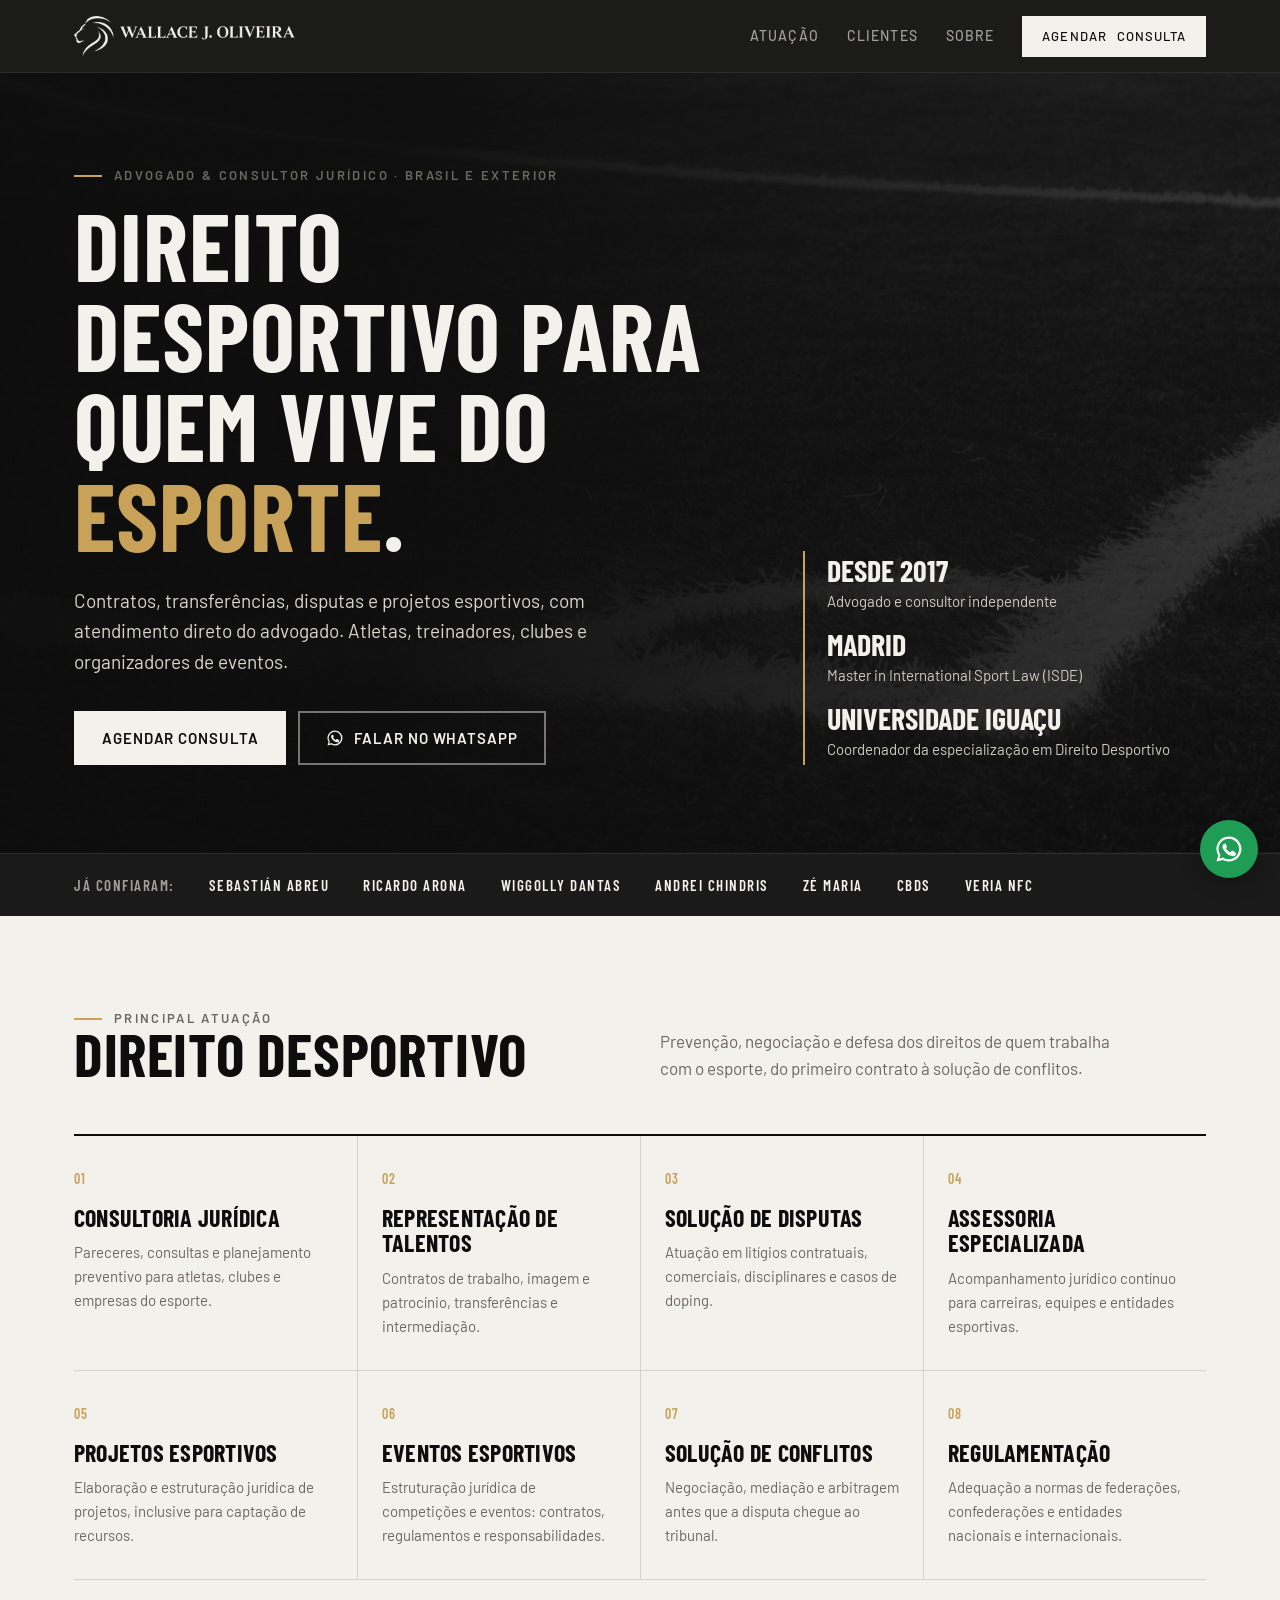
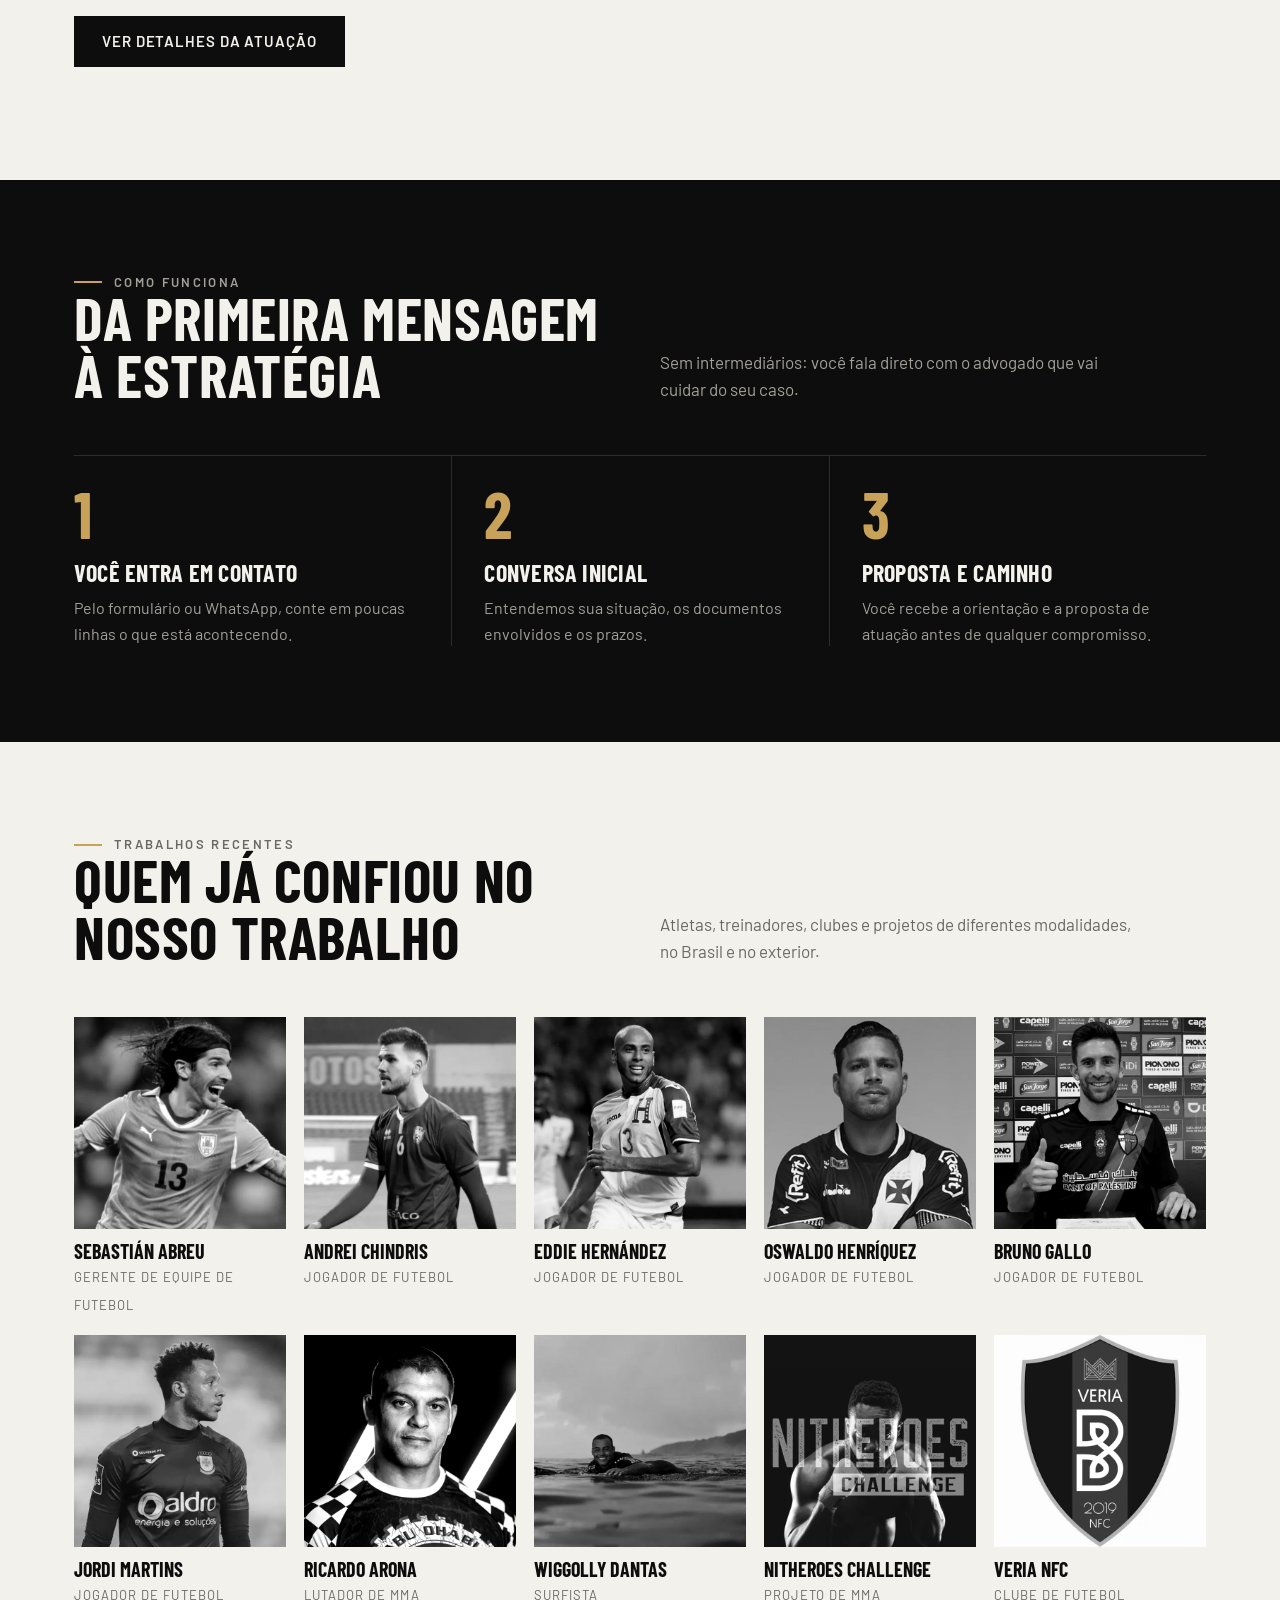
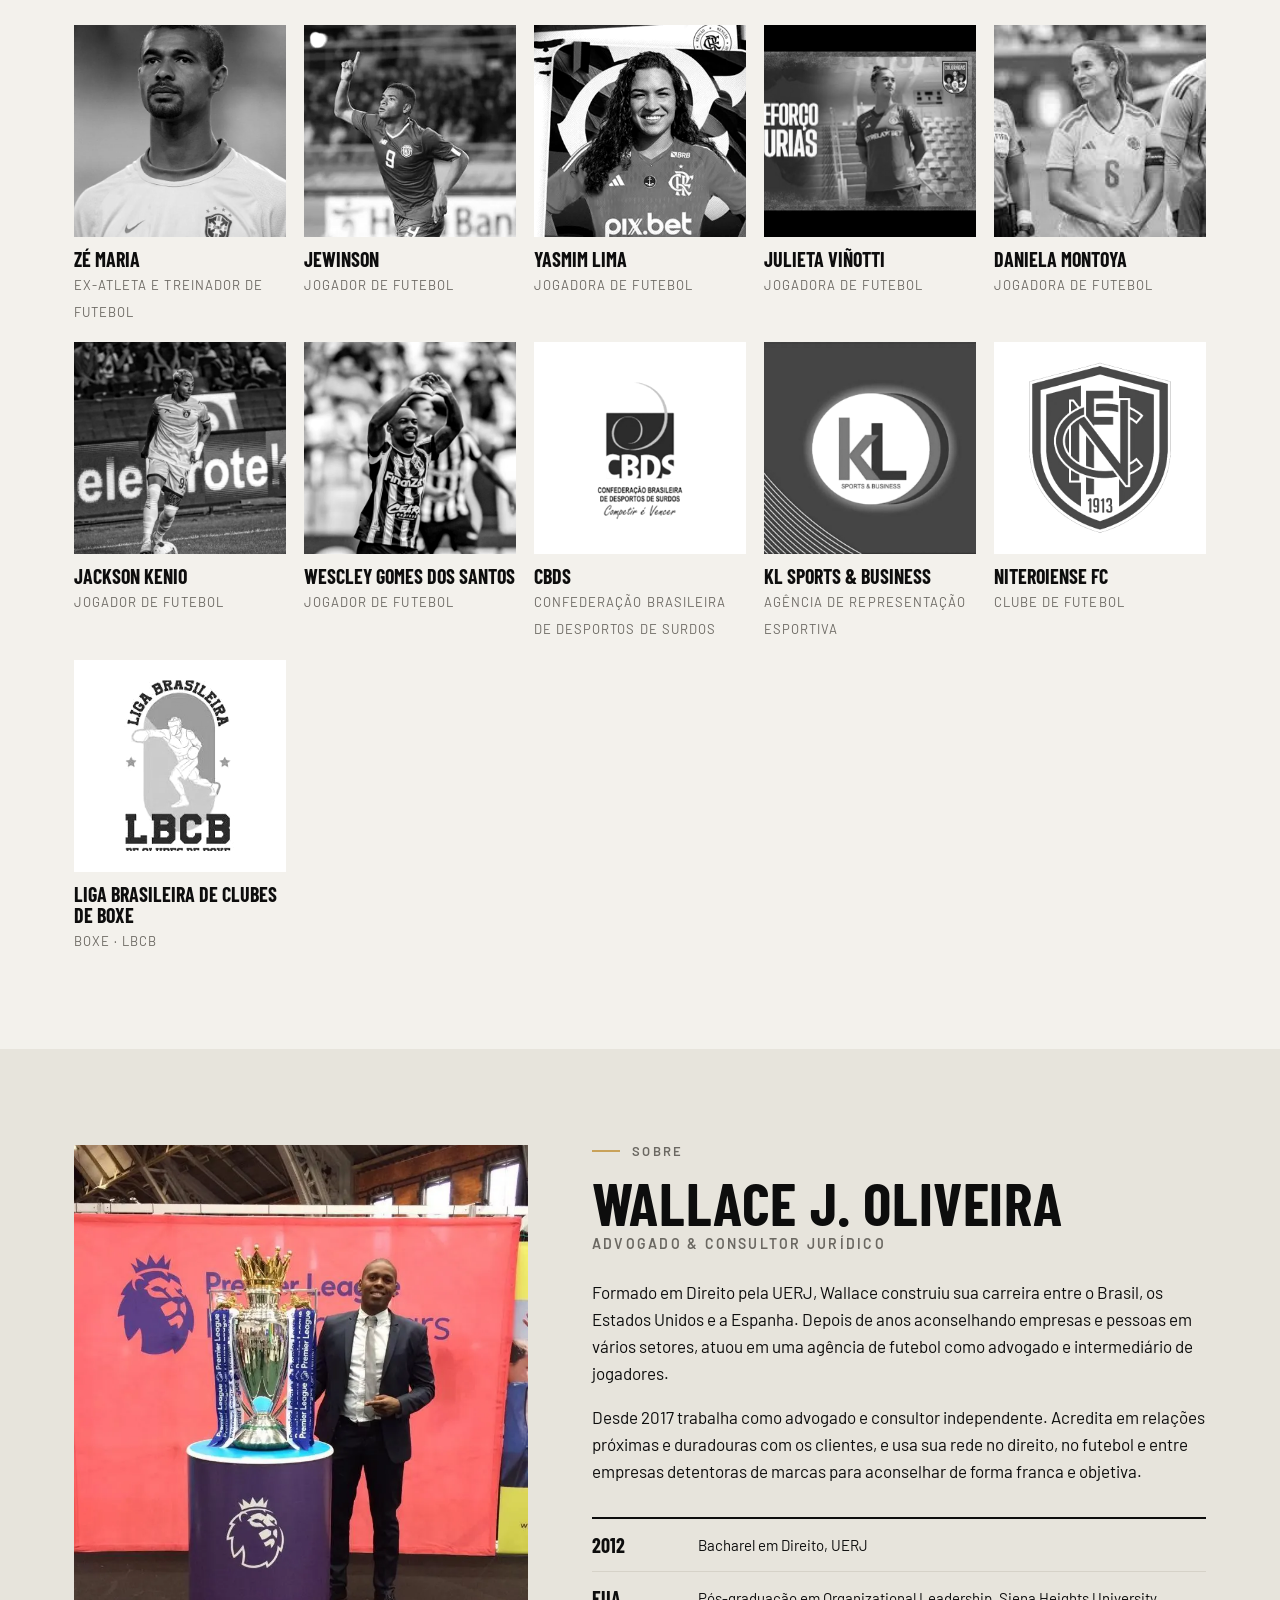
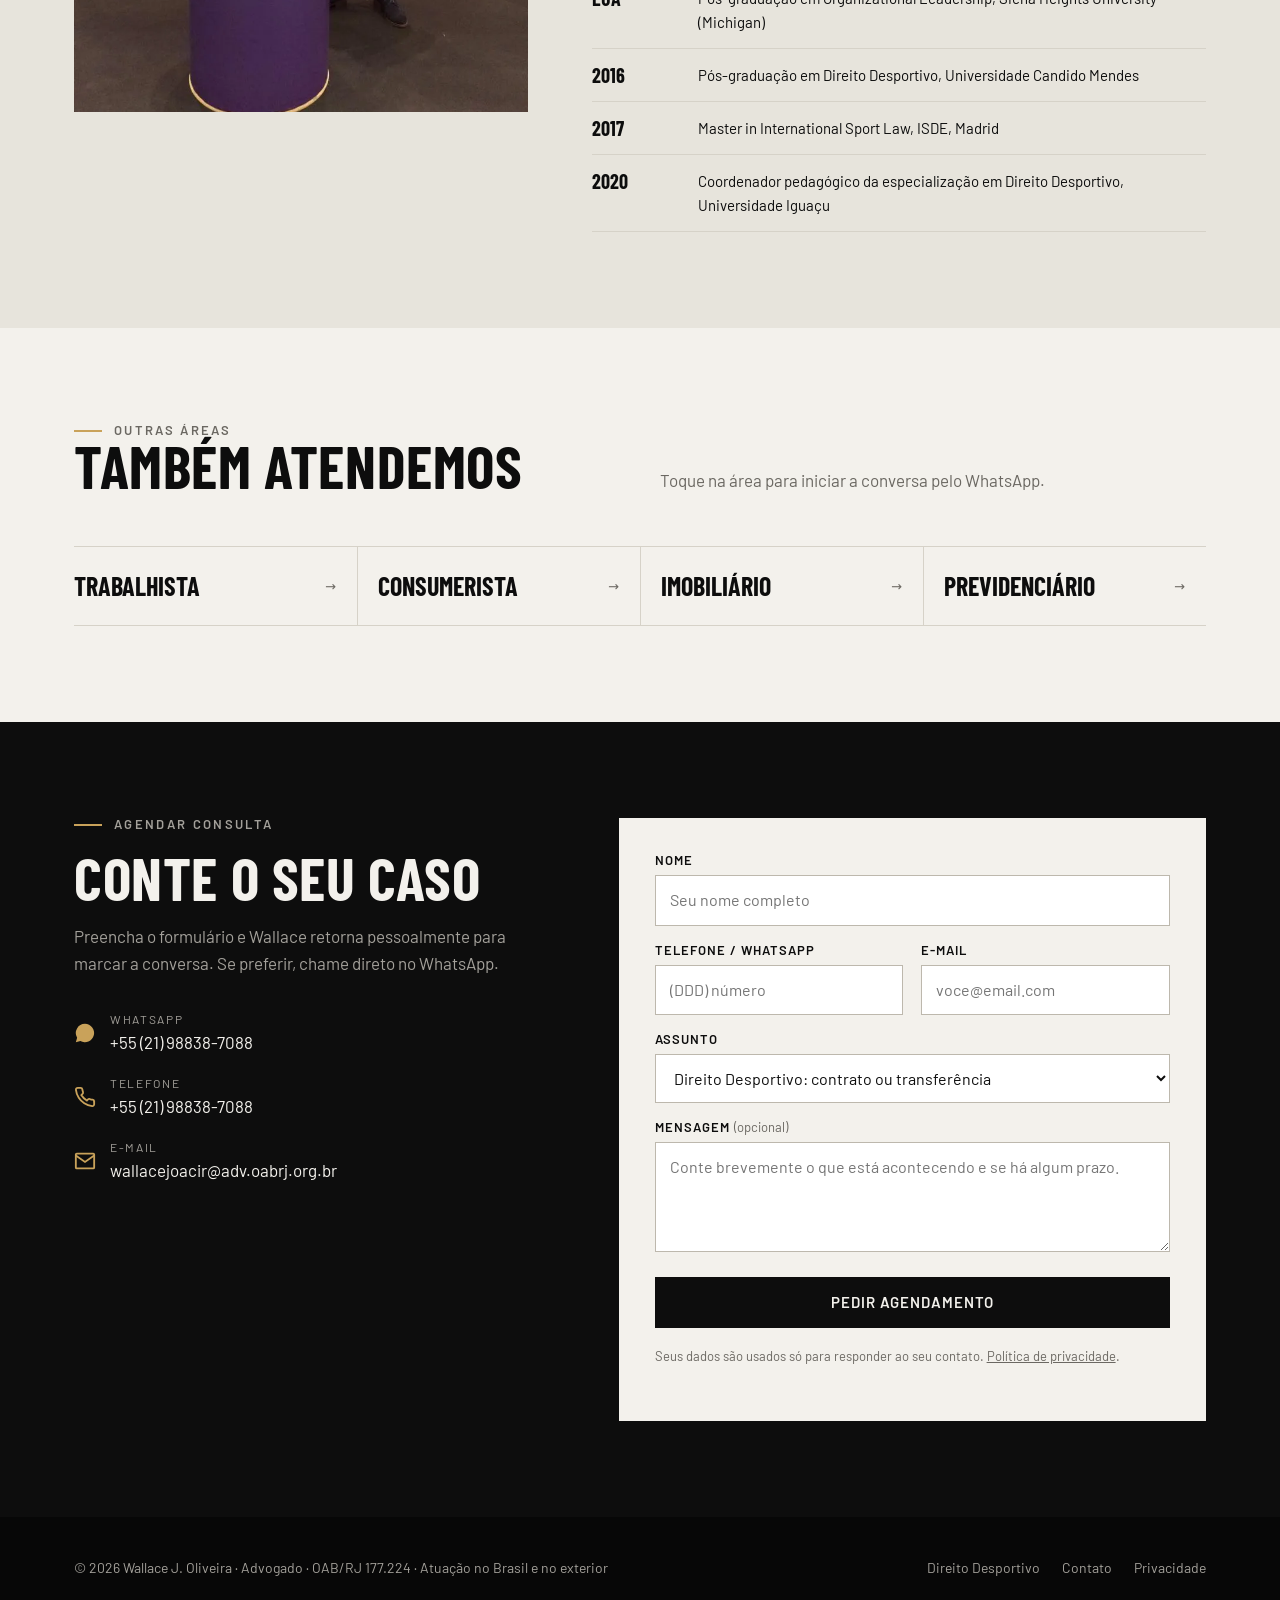
==== commit 163bfc98: "Logo da LBCB Co-Authored-By: Claude Opus 5.5 <noreply@anthropic.com> Claude-Session: https://claude." ====
--- a/public/index.html
+++ b/public/index.html
@@ -146,7 +146,7 @@
       <div class="client"><figure><img src="img/c-cbds.webp" alt="CBDS" loading="lazy" width="600" height="600"><figcaption><strong>CBDS</strong><span>Confederação Brasileira de Desportos de Surdos</span></figcaption></figure></div>
       <div class="client"><figure><img src="img/c-kl.webp" alt="KL Sports &amp; Business" loading="lazy" width="600" height="600"><figcaption><strong>KL Sports &amp; Business</strong><span>Agência de representação esportiva</span></figcaption></figure></div>
       <div class="client"><figure><img src="img/c-clube1913.webp" alt="Escudo do Niteroiense FC" loading="lazy" width="600" height="600"><figcaption><strong>Niteroiense FC</strong><span>Clube de futebol</span></figcaption></figure></div>
-      <div class="client"><figure><div class="client-mark" role="img" aria-label="Liga Brasileira de Clubes de Boxe">LBCB</div><figcaption><strong>Liga Brasileira de Clubes de Boxe</strong><span>Boxe · LBCB</span></figcaption></figure></div>
+      <div class="client"><figure><img src="img/c-lbcb.webp" alt="Logo da Liga Brasileira de Clubes de Boxe" loading="lazy" width="280" height="280"><figcaption><strong>Liga Brasileira de Clubes de Boxe</strong><span>Boxe · LBCB</span></figcaption></figure></div>
     </div>
   </div>
 </section>
